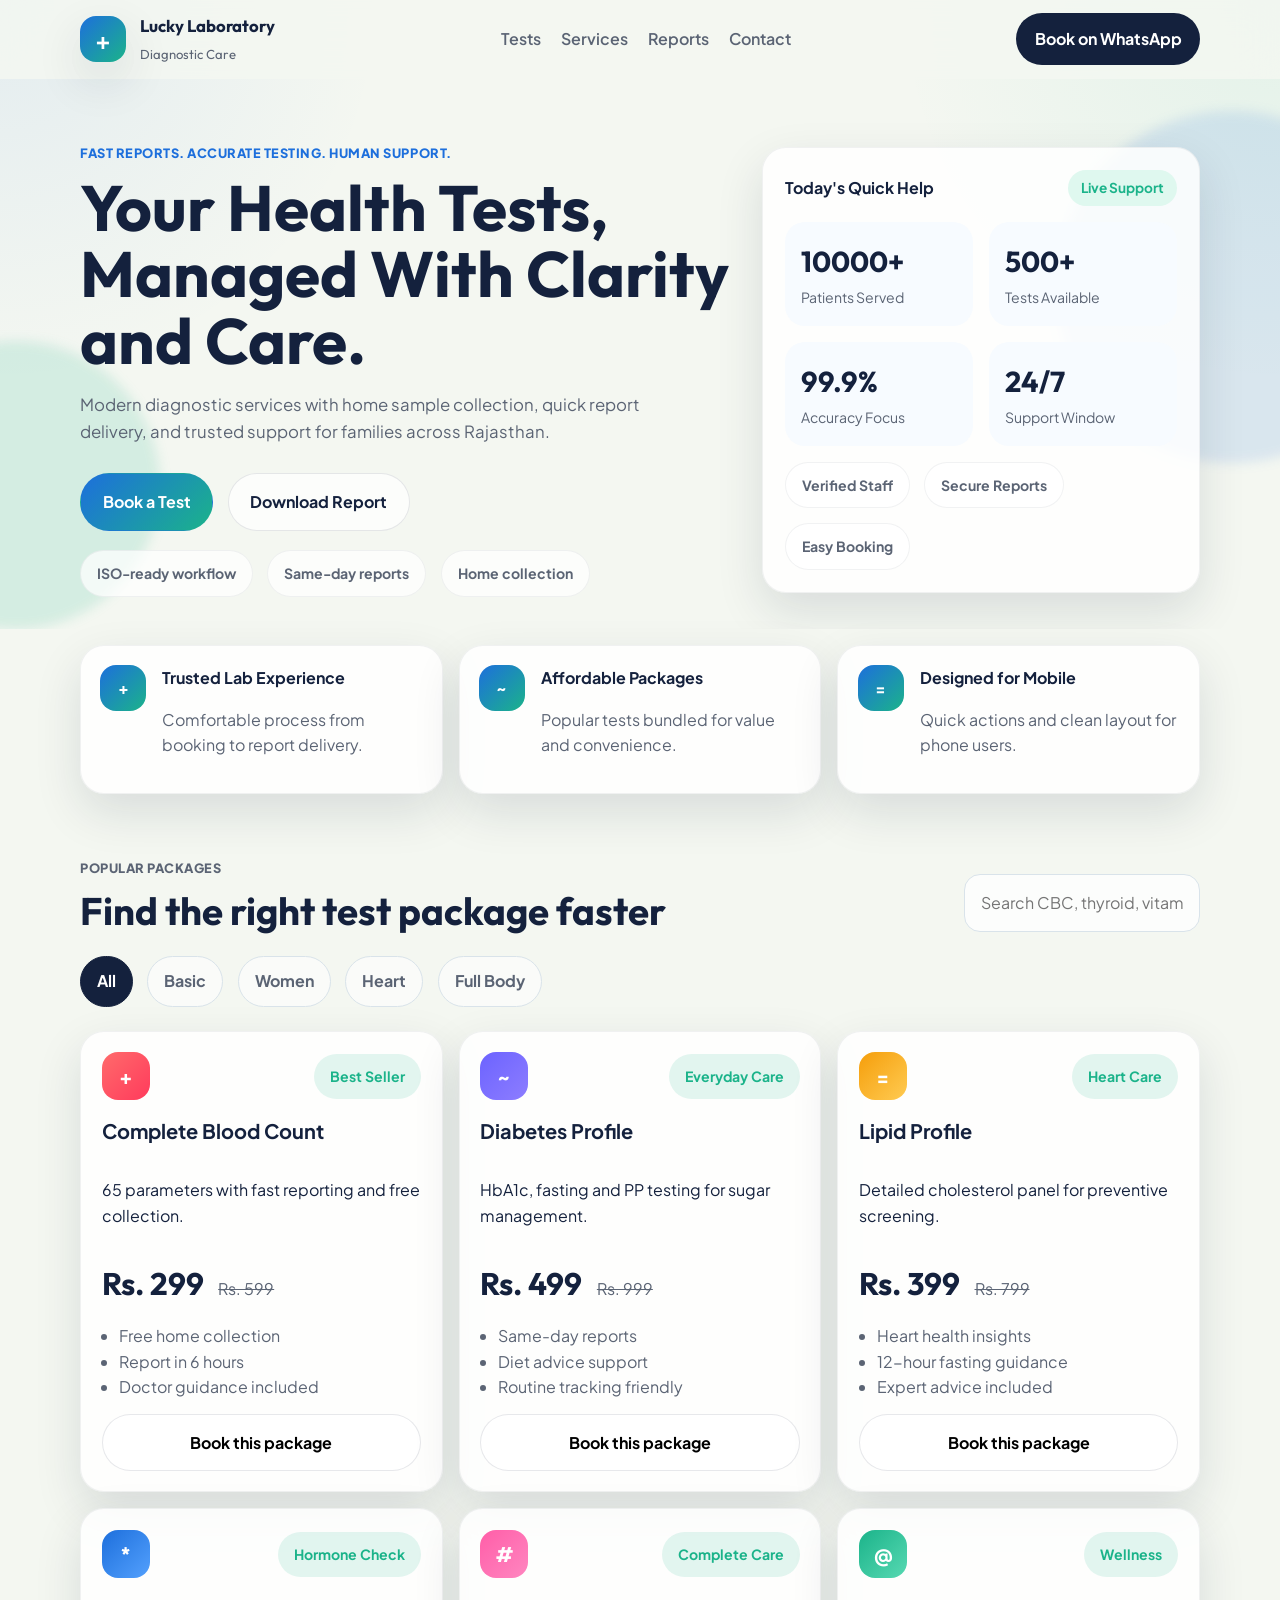
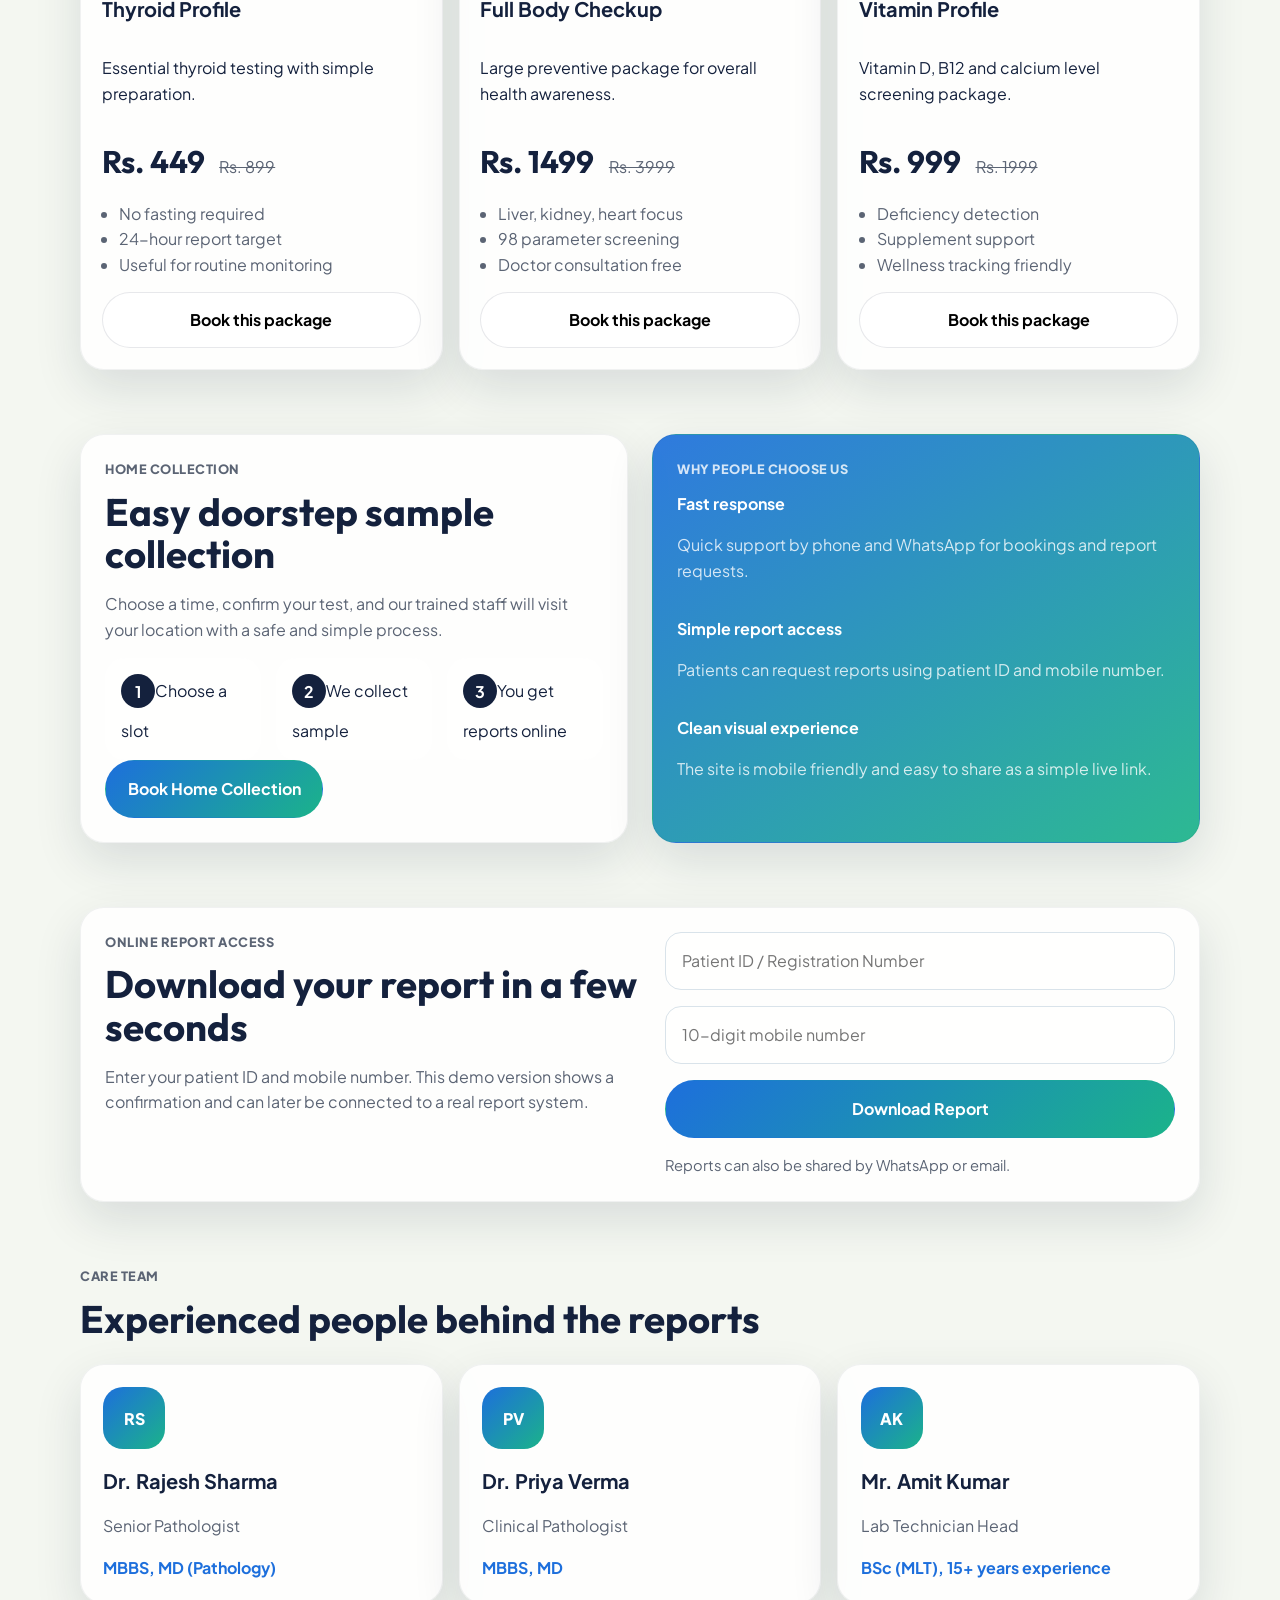
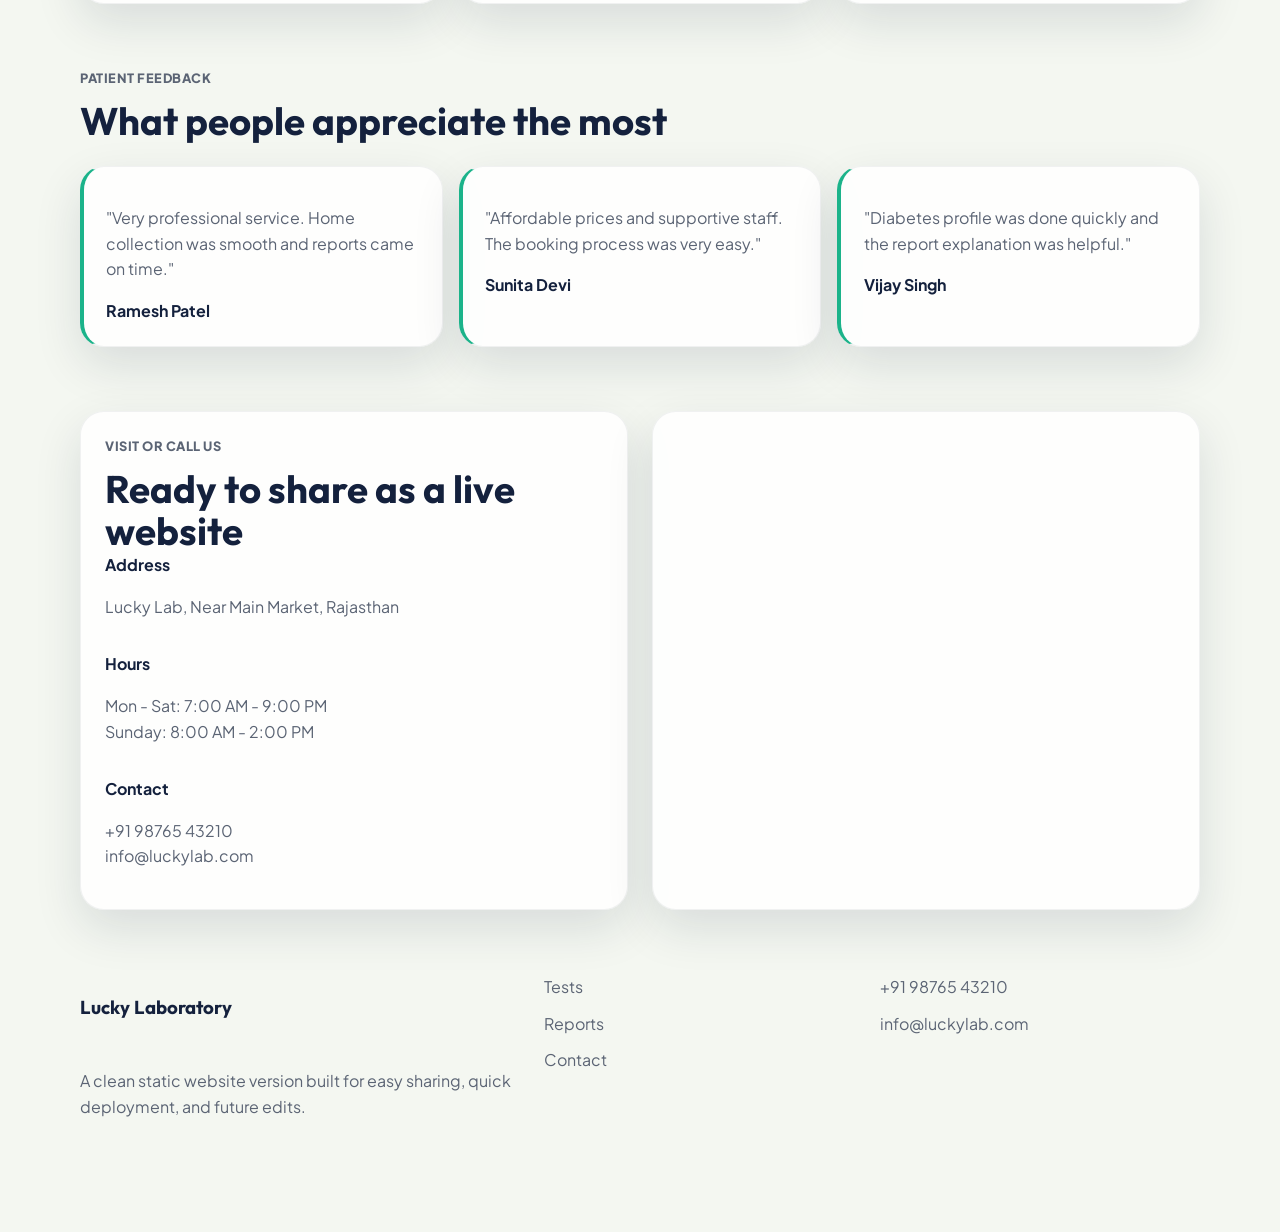
==== index.html @ da651068 "Add files via upload" ====
<!DOCTYPE html>
<html lang="en">
<head>
    <meta charset="UTF-8">
    <meta name="viewport" content="width=device-width, initial-scale=1.0">
    <title>Lucky Laboratory | Trusted Diagnostic Center</title>
    <meta name="description" content="Trusted diagnostic center for blood tests, full body checkups, health packages, and home sample collection.">
    <link rel="preconnect" href="https://fonts.googleapis.com">
    <link rel="preconnect" href="https://fonts.gstatic.com" crossorigin>
    <link href="https://fonts.googleapis.com/css2?family=Outfit:wght@400;500;600;700;800&family=Plus+Jakarta+Sans:wght@400;500;600;700&display=swap" rel="stylesheet">
    <link rel="stylesheet" href="style.css">
</head>
<body>
    <header class="site-header" id="siteHeader">
        <nav class="nav shell">
            <a class="brand" href="#top" aria-label="Lucky Laboratory home">
                <span class="brand-mark">+</span>
                <span>
                    <strong>Lucky Laboratory</strong>
                    <small>Diagnostic Care</small>
                </span>
            </a>
            <button class="menu-toggle" id="menuToggle" aria-expanded="false" aria-controls="mobileMenu">
                <span></span>
                <span></span>
                <span></span>
            </button>
            <div class="nav-links">
                <a href="#tests">Tests</a>
                <a href="#services">Services</a>
                <a href="#reports">Reports</a>
                <a href="#contact">Contact</a>
            </div>
            <a class="nav-cta" href="https://wa.me/919876543210?text=Hello!%20I%20want%20to%20book%20a%20test%20at%20Lucky%20Laboratory" target="_blank" rel="noreferrer">Book on WhatsApp</a>
        </nav>
        <div class="mobile-menu" id="mobileMenu">
            <a href="#tests">Tests</a>
            <a href="#services">Services</a>
            <a href="#reports">Reports</a>
            <a href="#contact">Contact</a>
        </div>
    </header>

    <main id="top">
        <section class="hero">
            <div class="hero-bg hero-bg-one"></div>
            <div class="hero-bg hero-bg-two"></div>
            <div class="shell hero-grid">
                <div class="hero-copy reveal">
                    <p class="eyebrow">Fast reports. Accurate testing. Human support.</p>
                    <h1>Your Health Tests, Managed With Clarity and Care.</h1>
                    <p class="hero-text">
                        Modern diagnostic services with home sample collection, quick report delivery,
                        and trusted support for families across Rajasthan.
                    </p>
                    <div class="hero-actions">
                        <a class="btn btn-primary" href="https://wa.me/919876543210?text=Hello!%20I%20want%20to%20book%20a%20test%20at%20Lucky%20Laboratory" target="_blank" rel="noreferrer">Book a Test</a>
                        <a class="btn btn-secondary" href="#reports">Download Report</a>
                    </div>
                    <div class="hero-badges">
                        <span>ISO-ready workflow</span>
                        <span>Same-day reports</span>
                        <span>Home collection</span>
                    </div>
                </div>
                <aside class="hero-panel reveal">
                    <div class="hero-card">
                        <div class="hero-card-top">
                            <p>Today's Quick Help</p>
                            <span>Live Support</span>
                        </div>
                        <div class="mini-grid">
                            <article>
                                <strong data-count="10000">0</strong>
                                <span>Patients Served</span>
                            </article>
                            <article>
                                <strong data-count="500">0</strong>
                                <span>Tests Available</span>
                            </article>
                            <article>
                                <strong data-count="99">0</strong>
                                <span>Accuracy Focus</span>
                            </article>
                            <article>
                                <strong data-count="24">0</strong>
                                <span>Support Window</span>
                            </article>
                        </div>
                        <div class="trust-strip">
                            <span>Verified Staff</span>
                            <span>Secure Reports</span>
                            <span>Easy Booking</span>
                        </div>
                    </div>
                </aside>
            </div>
        </section>

        <section class="shell stats-row reveal">
            <article class="stat-pill">
                <span class="stat-icon">+</span>
                <div>
                    <strong>Trusted Lab Experience</strong>
                    <p>Comfortable process from booking to report delivery.</p>
                </div>
            </article>
            <article class="stat-pill">
                <span class="stat-icon">~</span>
                <div>
                    <strong>Affordable Packages</strong>
                    <p>Popular tests bundled for value and convenience.</p>
                </div>
            </article>
            <article class="stat-pill">
                <span class="stat-icon">=</span>
                <div>
                    <strong>Designed for Mobile</strong>
                    <p>Quick actions and clean layout for phone users.</p>
                </div>
            </article>
        </section>

        <section class="shell section" id="tests">
            <div class="section-heading reveal">
                <div>
                    <p class="eyebrow">Popular packages</p>
                    <h2>Find the right test package faster</h2>
                </div>
                <div class="search-box">
                    <label class="sr-only" for="testSearch">Search tests</label>
                    <input id="testSearch" type="text" placeholder="Search CBC, thyroid, vitamin...">
                </div>
            </div>
            <div class="filter-chips reveal">
                <button class="chip active" data-filter="all">All</button>
                <button class="chip" data-filter="basic">Basic</button>
                <button class="chip" data-filter="women">Women</button>
                <button class="chip" data-filter="heart">Heart</button>
                <button class="chip" data-filter="full">Full Body</button>
            </div>
            <div class="tests-grid">
                <article class="test-card reveal" data-category="basic" data-name="Complete Blood Count CBC">
                    <div class="card-top">
                        <span class="test-shape red">+</span>
                        <span class="tag">Best Seller</span>
                    </div>
                    <h3>Complete Blood Count</h3>
                    <p>65 parameters with fast reporting and free collection.</p>
                    <div class="price-row">
                        <strong>Rs. 299</strong>
                        <span>Rs. 599</span>
                    </div>
                    <ul>
                        <li>Free home collection</li>
                        <li>Report in 6 hours</li>
                        <li>Doctor guidance included</li>
                    </ul>
                    <button class="btn-inline" data-book="CBC Test">Book this package</button>
                </article>
                <article class="test-card reveal" data-category="basic" data-name="Diabetes Profile Sugar HbA1c">
                    <div class="card-top">
                        <span class="test-shape violet">~</span>
                        <span class="tag">Everyday Care</span>
                    </div>
                    <h3>Diabetes Profile</h3>
                    <p>HbA1c, fasting and PP testing for sugar management.</p>
                    <div class="price-row">
                        <strong>Rs. 499</strong>
                        <span>Rs. 999</span>
                    </div>
                    <ul>
                        <li>Same-day reports</li>
                        <li>Diet advice support</li>
                        <li>Routine tracking friendly</li>
                    </ul>
                    <button class="btn-inline" data-book="Diabetes Profile">Book this package</button>
                </article>
                <article class="test-card reveal" data-category="heart" data-name="Lipid Profile Cholesterol Heart">
                    <div class="card-top">
                        <span class="test-shape amber">=</span>
                        <span class="tag">Heart Care</span>
                    </div>
                    <h3>Lipid Profile</h3>
                    <p>Detailed cholesterol panel for preventive screening.</p>
                    <div class="price-row">
                        <strong>Rs. 399</strong>
                        <span>Rs. 799</span>
                    </div>
                    <ul>
                        <li>Heart health insights</li>
                        <li>12-hour fasting guidance</li>
                        <li>Expert advice included</li>
                    </ul>
                    <button class="btn-inline" data-book="Lipid Profile">Book this package</button>
                </article>
                <article class="test-card reveal" data-category="women" data-name="Thyroid Profile T3 T4 TSH">
                    <div class="card-top">
                        <span class="test-shape blue">*</span>
                        <span class="tag">Hormone Check</span>
                    </div>
                    <h3>Thyroid Profile</h3>
                    <p>Essential thyroid testing with simple preparation.</p>
                    <div class="price-row">
                        <strong>Rs. 449</strong>
                        <span>Rs. 899</span>
                    </div>
                    <ul>
                        <li>No fasting required</li>
                        <li>24-hour report target</li>
                        <li>Useful for routine monitoring</li>
                    </ul>
                    <button class="btn-inline" data-book="Thyroid Profile">Book this package</button>
                </article>
                <article class="test-card reveal" data-category="full" data-name="Full Body Checkup Complete Screening">
                    <div class="card-top">
                        <span class="test-shape pink">#</span>
                        <span class="tag">Complete Care</span>
                    </div>
                    <h3>Full Body Checkup</h3>
                    <p>Large preventive package for overall health awareness.</p>
                    <div class="price-row">
                        <strong>Rs. 1499</strong>
                        <span>Rs. 3999</span>
                    </div>
                    <ul>
                        <li>Liver, kidney, heart focus</li>
                        <li>98 parameter screening</li>
                        <li>Doctor consultation free</li>
                    </ul>
                    <button class="btn-inline" data-book="Full Body Checkup">Book this package</button>
                </article>
                <article class="test-card reveal" data-category="women" data-name="Vitamin Profile D B12 Calcium">
                    <div class="card-top">
                        <span class="test-shape green">@</span>
                        <span class="tag">Wellness</span>
                    </div>
                    <h3>Vitamin Profile</h3>
                    <p>Vitamin D, B12 and calcium level screening package.</p>
                    <div class="price-row">
                        <strong>Rs. 999</strong>
                        <span>Rs. 1999</span>
                    </div>
                    <ul>
                        <li>Deficiency detection</li>
                        <li>Supplement support</li>
                        <li>Wellness tracking friendly</li>
                    </ul>
                    <button class="btn-inline" data-book="Vitamin Profile">Book this package</button>
                </article>
            </div>
        </section>

        <section class="shell section services-grid" id="services">
            <article class="service-panel reveal">
                <p class="eyebrow">Home collection</p>
                <h2>Easy doorstep sample collection</h2>
                <p>Choose a time, confirm your test, and our trained staff will visit your location with a safe and simple process.</p>
                <div class="timeline">
                    <div><strong>1</strong><span>Choose a slot</span></div>
                    <div><strong>2</strong><span>We collect sample</span></div>
                    <div><strong>3</strong><span>You get reports online</span></div>
                </div>
                <button class="btn btn-primary" id="homeCollectionBtn">Book Home Collection</button>
            </article>
            <article class="service-panel highlight reveal">
                <p class="eyebrow">Why people choose us</p>
                <div class="service-list">
                    <div>
                        <strong>Fast response</strong>
                        <p>Quick support by phone and WhatsApp for bookings and report requests.</p>
                    </div>
                    <div>
                        <strong>Simple report access</strong>
                        <p>Patients can request reports using patient ID and mobile number.</p>
                    </div>
                    <div>
                        <strong>Clean visual experience</strong>
                        <p>The site is mobile friendly and easy to share as a simple live link.</p>
                    </div>
                </div>
            </article>
        </section>

        <section class="shell section" id="reports">
            <div class="report-box reveal">
                <div>
                    <p class="eyebrow">Online report access</p>
                    <h2>Download your report in a few seconds</h2>
                    <p>Enter your patient ID and mobile number. This demo version shows a confirmation and can later be connected to a real report system.</p>
                </div>
                <form class="report-form" id="reportForm">
                    <input id="patientId" type="text" placeholder="Patient ID / Registration Number" required>
                    <input id="mobileNumber" type="tel" placeholder="10-digit mobile number" required>
                    <button class="btn btn-primary" type="submit" id="downloadBtn">Download Report</button>
                    <p class="form-note" id="formNote">Reports can also be shared by WhatsApp or email.</p>
                </form>
            </div>
        </section>

        <section class="shell section">
            <div class="section-heading reveal">
                <div>
                    <p class="eyebrow">Care team</p>
                    <h2>Experienced people behind the reports</h2>
                </div>
            </div>
            <div class="team-grid">
                <article class="team-card reveal">
                    <div class="avatar">RS</div>
                    <h3>Dr. Rajesh Sharma</h3>
                    <p>Senior Pathologist</p>
                    <span>MBBS, MD (Pathology)</span>
                </article>
                <article class="team-card reveal">
                    <div class="avatar">PV</div>
                    <h3>Dr. Priya Verma</h3>
                    <p>Clinical Pathologist</p>
                    <span>MBBS, MD</span>
                </article>
                <article class="team-card reveal">
                    <div class="avatar">AK</div>
                    <h3>Mr. Amit Kumar</h3>
                    <p>Lab Technician Head</p>
                    <span>BSc (MLT), 15+ years experience</span>
                </article>
            </div>
        </section>

        <section class="shell section testimonials-wrap">
            <div class="section-heading reveal">
                <div>
                    <p class="eyebrow">Patient feedback</p>
                    <h2>What people appreciate the most</h2>
                </div>
            </div>
            <div class="testimonials-grid">
                <article class="testimonial reveal active">
                    <p>"Very professional service. Home collection was smooth and reports came on time."</p>
                    <strong>Ramesh Patel</strong>
                </article>
                <article class="testimonial reveal">
                    <p>"Affordable prices and supportive staff. The booking process was very easy."</p>
                    <strong>Sunita Devi</strong>
                </article>
                <article class="testimonial reveal">
                    <p>"Diabetes profile was done quickly and the report explanation was helpful."</p>
                    <strong>Vijay Singh</strong>
                </article>
            </div>
        </section>

        <section class="shell section contact-grid" id="contact">
            <article class="contact-card reveal">
                <p class="eyebrow">Visit or call us</p>
                <h2>Ready to share as a live website</h2>
                <div class="contact-list">
                    <div>
                        <strong>Address</strong>
                        <p>Lucky Lab, Near Main Market, Rajasthan</p>
                    </div>
                    <div>
                        <strong>Hours</strong>
                        <p>Mon - Sat: 7:00 AM - 9:00 PM<br>Sunday: 8:00 AM - 2:00 PM</p>
                    </div>
                    <div>
                        <strong>Contact</strong>
                        <p><a href="tel:+919876543210">+91 98765 43210</a><br><a href="mailto:info@luckylab.com">info@luckylab.com</a></p>
                    </div>
                </div>
            </article>
            <article class="contact-card map-card reveal">
                <iframe
                    title="Lucky Laboratory location"
                    src="https://www.google.com/maps/embed?pb=!1m18!1m12!1m3!1d3561.234567890123!2d71.3971271!3d25.750703!2m3!1f0!2f0!3f0!1i1024!2i768!4f13.1!3m3!1m2!1s0x39443ab07e4fb245%3A0xcd12988295e26147!2sLucky%20Lab!5e0!3m2!1sen!2sin!4v1234567890123!5m2!1sen!2sin"
                    loading="lazy"
                    referrerpolicy="no-referrer-when-downgrade"></iframe>
            </article>
        </section>
    </main>

    <div class="sticky-actions">
        <a href="tel:+919876543210">Call</a>
        <a href="https://wa.me/919876543210?text=Hello!%20I%20want%20to%20book%20a%20test%20at%20Lucky%20Laboratory" target="_blank" rel="noreferrer">WhatsApp</a>
    </div>

    <footer class="site-footer">
        <div class="shell footer-grid">
            <div>
                <h3>Lucky Laboratory</h3>
                <p>A clean static website version built for easy sharing, quick deployment, and future edits.</p>
            </div>
            <div>
                <a href="#tests">Tests</a>
                <a href="#reports">Reports</a>
                <a href="#contact">Contact</a>
            </div>
            <div>
                <a href="tel:+919876543210">+91 98765 43210</a>
                <a href="mailto:info@luckylab.com">info@luckylab.com</a>
            </div>
        </div>
    </footer>

    <script src="script.js"></script>
</body>
</html>
---- style.css ----
:root {
    --bg: #f4f7f1;
    --surface: #ffffff;
    --surface-2: #f7fbff;
    --text: #14213d;
    --muted: #5b6474;
    --line: #d9e3ea;
    --primary: #1d6fdc;
    --primary-dark: #0f4ea6;
    --accent: #1bb38a;
    --accent-soft: #dff8ef;
    --shadow: 0 18px 48px rgba(20, 33, 61, 0.12);
    --radius: 24px;
}

* { box-sizing: border-box; }
html { scroll-behavior: smooth; }

body {
    margin: 0;
    font-family: "Plus Jakarta Sans", sans-serif;
    color: var(--text);
    background:
        radial-gradient(circle at top left, rgba(29, 111, 220, 0.08), transparent 24rem),
        radial-gradient(circle at top right, rgba(27, 179, 138, 0.08), transparent 24rem),
        var(--bg);
    line-height: 1.6;
}

a { color: inherit; text-decoration: none; }
button, input { font: inherit; }

.shell {
    width: min(1120px, calc(100% - 2rem));
    margin: 0 auto;
}

.sr-only {
    position: absolute;
    width: 1px;
    height: 1px;
    padding: 0;
    margin: -1px;
    overflow: hidden;
    clip: rect(0, 0, 0, 0);
    white-space: nowrap;
    border: 0;
}

.site-header {
    position: sticky;
    top: 0;
    z-index: 1000;
    background: rgba(244, 247, 241, 0.85);
    backdrop-filter: blur(18px);
    border-bottom: 1px solid transparent;
    transition: border-color 0.25s ease, box-shadow 0.25s ease;
}

.site-header.scrolled {
    border-color: rgba(20, 33, 61, 0.08);
    box-shadow: 0 12px 30px rgba(20, 33, 61, 0.06);
}

.nav {
    display: flex;
    align-items: center;
    justify-content: space-between;
    gap: 1rem;
    min-height: 78px;
}

.brand {
    display: flex;
    align-items: center;
    gap: 0.9rem;
}

.brand-mark {
    width: 46px;
    height: 46px;
    display: grid;
    place-items: center;
    border-radius: 16px;
    background: linear-gradient(135deg, var(--primary), var(--accent));
    color: #fff;
    font-size: 1.5rem;
    font-weight: 700;
    box-shadow: var(--shadow);
}

.brand strong,
.brand small,
.hero h1,
.section-heading h2,
.service-panel h2,
.contact-card h2,
.report-box h2,
.site-footer h3 {
    font-family: "Outfit", sans-serif;
}

.brand strong { display: block; font-size: 1.05rem; }
.brand small { color: var(--muted); font-size: 0.82rem; }

.nav-links,
.site-footer a,
.footer-grid { display: flex; }

.nav-links { gap: 1.25rem; }
.nav-links a { color: var(--muted); font-weight: 600; }
.nav-links a:hover, .site-footer a:hover { color: var(--primary); }

.nav-cta, .btn, .btn-inline, .sticky-actions a {
    border-radius: 999px;
    transition: transform 0.2s ease, background 0.2s ease, color 0.2s ease, border-color 0.2s ease;
}

.nav-cta {
    padding: 0.85rem 1.15rem;
    background: var(--text);
    color: #fff;
    font-weight: 700;
}

.nav-cta:hover, .btn:hover, .btn-inline:hover, .sticky-actions a:hover { transform: translateY(-1px); }

.menu-toggle, .mobile-menu { display: none; }

.hero {
    position: relative;
    padding: 4rem 0 2rem;
    overflow: hidden;
}

.hero-bg {
    position: absolute;
    border-radius: 50%;
    filter: blur(6px);
    pointer-events: none;
}

.hero-bg-one {
    top: 2rem;
    right: -8rem;
    width: 22rem;
    height: 22rem;
    background: rgba(29, 111, 220, 0.12);
}

.hero-bg-two {
    bottom: 0;
    left: -8rem;
    width: 18rem;
    height: 18rem;
    background: rgba(27, 179, 138, 0.14);
}

.hero-grid, .services-grid, .contact-grid, .footer-grid {
    display: grid;
    gap: 1.5rem;
}

.hero-grid {
    grid-template-columns: 1.2fr 0.8fr;
    align-items: center;
}

.eyebrow {
    margin: 0 0 0.7rem;
    color: var(--primary);
    font-weight: 800;
    letter-spacing: 0.04em;
    text-transform: uppercase;
    font-size: 0.8rem;
}

.hero h1 {
    margin: 0;
    font-size: clamp(2.5rem, 5vw, 4.6rem);
    line-height: 1.04;
}

.hero-text,
.section-heading p,
.service-panel p,
.contact-card p,
.report-box p,
.team-card p,
.testimonial p,
.stat-pill p { color: var(--muted); }

.hero-text {
    max-width: 38rem;
    margin: 1.1rem 0 0;
    font-size: 1.05rem;
}

.hero-actions, .hero-badges, .filter-chips, .price-row, .card-top, .timeline, .trust-strip {
    display: flex;
    flex-wrap: wrap;
    gap: 0.9rem;
}

.hero-actions { margin: 1.7rem 0 1.2rem; }

.btn {
    padding: 0.95rem 1.35rem;
    border: 1px solid transparent;
    cursor: pointer;
    font-weight: 700;
}

.btn-primary {
    background: linear-gradient(135deg, var(--primary), var(--accent));
    color: #fff;
}

.btn-secondary {
    background: rgba(255, 255, 255, 0.7);
    color: var(--text);
    border-color: rgba(20, 33, 61, 0.1);
}

.hero-badges span, .tag, .trust-strip span {
    padding: 0.7rem 1rem;
    border-radius: 999px;
    background: rgba(255, 255, 255, 0.72);
    border: 1px solid rgba(20, 33, 61, 0.06);
    color: var(--muted);
    font-weight: 700;
    font-size: 0.88rem;
}

.hero-card,
.stat-pill,
.test-card,
.service-panel,
.report-box,
.team-card,
.testimonial,
.contact-card {
    background: rgba(255, 255, 255, 0.84);
    border: 1px solid rgba(20, 33, 61, 0.06);
    border-radius: var(--radius);
    box-shadow: var(--shadow);
}

.hero-card { padding: 1.4rem; }

.hero-card-top, .section-heading, .report-box, .contact-list, .service-list {
    display: flex;
}

.hero-card-top {
    justify-content: space-between;
    align-items: center;
    gap: 1rem;
    margin-bottom: 1rem;
}

.hero-card-top p { margin: 0; font-weight: 700; }

.hero-card-top span {
    padding: 0.45rem 0.8rem;
    background: var(--accent-soft);
    border-radius: 999px;
    color: var(--accent);
    font-size: 0.85rem;
    font-weight: 700;
}

.mini-grid, .tests-grid, .team-grid, .testimonials-grid {
    display: grid;
    gap: 1rem;
}

.mini-grid { grid-template-columns: repeat(2, 1fr); }

.mini-grid article {
    padding: 1rem;
    border-radius: 20px;
    background: var(--surface-2);
}

.mini-grid strong {
    display: block;
    font-family: "Outfit", sans-serif;
    font-size: 1.8rem;
}

.mini-grid span { color: var(--muted); font-size: 0.88rem; }
.trust-strip { margin-top: 1rem; }

.stats-row {
    display: grid;
    grid-template-columns: repeat(3, 1fr);
    gap: 1rem;
    margin: 1rem auto 0;
}

.stat-pill {
    display: flex;
    gap: 1rem;
    padding: 1.2rem;
}

.stat-icon {
    width: 46px;
    height: 46px;
    display: grid;
    place-items: center;
    border-radius: 16px;
    background: linear-gradient(135deg, var(--primary), var(--accent));
    color: #fff;
    font-weight: 800;
    flex-shrink: 0;
}

.section { padding: 4rem 0 0; }

.section-heading {
    justify-content: space-between;
    align-items: end;
    gap: 1rem;
    margin-bottom: 1.5rem;
}

.section-heading h2, .service-panel h2, .contact-card h2, .report-box h2 {
    margin: 0;
    font-size: clamp(1.9rem, 3vw, 2.7rem);
    line-height: 1.1;
}

.search-box input, .report-form input {
    width: 100%;
    padding: 0.95rem 1rem;
    border-radius: 16px;
    border: 1px solid var(--line);
    background: rgba(255, 255, 255, 0.78);
    outline: none;
}

.search-box input:focus, .report-form input:focus {
    border-color: var(--primary);
    box-shadow: 0 0 0 4px rgba(29, 111, 220, 0.12);
}

.filter-chips { margin-bottom: 1.5rem; }

.chip {
    padding: 0.72rem 1rem;
    border-radius: 999px;
    border: 1px solid var(--line);
    background: rgba(255, 255, 255, 0.6);
    color: var(--muted);
    cursor: pointer;
    font-weight: 700;
}

.chip.active {
    background: var(--text);
    color: #fff;
    border-color: var(--text);
}

.tests-grid { grid-template-columns: repeat(3, 1fr); }

.test-card {
    padding: 1.3rem;
    display: flex;
    flex-direction: column;
    gap: 0.9rem;
}

.test-card.hidden { display: none; }
.test-card h3, .team-card h3 { margin: 0; font-size: 1.25rem; }

.card-top {
    justify-content: space-between;
    align-items: center;
}

.test-shape {
    width: 48px;
    height: 48px;
    display: grid;
    place-items: center;
    border-radius: 16px;
    color: #fff;
    font-size: 1.25rem;
    font-weight: 800;
}

.red { background: linear-gradient(135deg, #ff6b6b, #ff3b5c); }
.violet { background: linear-gradient(135deg, #6c63ff, #8d7dff); }
.amber { background: linear-gradient(135deg, #f59e0b, #ffcb52); }
.blue { background: linear-gradient(135deg, #1d6fdc, #53a0fd); }
.pink { background: linear-gradient(135deg, #ff5ea8, #ff86c0); }
.green { background: linear-gradient(135deg, #1bb38a, #57d9b2); }

.tag {
    background: rgba(27, 179, 138, 0.12);
    color: var(--accent);
    border: 0;
}

.price-row { align-items: baseline; }
.price-row strong { font-family: "Outfit", sans-serif; font-size: 1.95rem; }
.price-row span { color: var(--muted); text-decoration: line-through; }

.test-card ul {
    margin: 0;
    padding-left: 1.1rem;
    color: var(--muted);
}

.btn-inline {
    margin-top: auto;
    padding: 0.9rem 1rem;
    border: 1px solid rgba(20, 33, 61, 0.1);
    background: #fff;
    font-weight: 700;
    cursor: pointer;
}

.services-grid, .contact-grid { grid-template-columns: repeat(2, 1fr); }
.service-panel, .contact-card { padding: 1.5rem; }

.service-panel.highlight {
    background: linear-gradient(145deg, rgba(29, 111, 220, 0.92), rgba(27, 179, 138, 0.92));
    color: #fff;
}

.service-panel.highlight p, .service-panel.highlight .eyebrow { color: rgba(255, 255, 255, 0.8); }

.timeline div {
    flex: 1;
    min-width: 120px;
    padding: 1rem;
    border-radius: 20px;
    background: rgba(255, 255, 255, 0.78);
}

.timeline strong {
    display: inline-grid;
    place-items: center;
    width: 34px;
    height: 34px;
    margin-bottom: 0.6rem;
    border-radius: 50%;
    background: var(--text);
    color: #fff;
}

.service-list, .contact-list {
    flex-direction: column;
    gap: 1rem;
}

.report-box {
    padding: 1.5rem;
    display: grid;
    grid-template-columns: 1fr 0.95fr;
    gap: 1.5rem;
}

.report-form {
    display: grid;
    gap: 1rem;
    align-content: start;
}

.form-note { margin: 0; font-size: 0.92rem; }

.team-grid, .testimonials-grid { grid-template-columns: repeat(3, 1fr); }
.team-card, .testimonial { padding: 1.4rem; }

.avatar {
    width: 62px;
    height: 62px;
    display: grid;
    place-items: center;
    border-radius: 20px;
    background: linear-gradient(135deg, var(--primary), var(--accent));
    color: #fff;
    font-weight: 800;
    margin-bottom: 1rem;
}

.team-card span { color: var(--primary); font-weight: 700; }

.testimonial { border-left: 4px solid var(--accent); }
.testimonial.active { transform: translateY(-4px); }

.map-card { padding: 0; overflow: hidden; }

.map-card iframe {
    width: 100%;
    height: 100%;
    min-height: 320px;
    border: 0;
}

.sticky-actions { display: none; }

.site-footer { padding: 4rem 0 6rem; }

.footer-grid {
    grid-template-columns: 1.4fr 1fr 1fr;
    gap: 1rem;
    align-items: start;
}

.site-footer a, .site-footer p { color: var(--muted); }
.footer-grid div { display: grid; gap: 0.7rem; }

.reveal {
    opacity: 0;
    transform: translateY(24px);
    transition: opacity 0.7s ease, transform 0.7s ease;
}

.reveal.visible {
    opacity: 1;
    transform: translateY(0);
}

@media (max-width: 960px) {
    .nav-links, .nav-cta { display: none; }

    .menu-toggle {
        width: 48px;
        height: 48px;
        display: inline-flex;
        flex-direction: column;
        justify-content: center;
        gap: 5px;
        border: 1px solid rgba(20, 33, 61, 0.08);
        border-radius: 16px;
        background: rgba(255, 255, 255, 0.72);
        cursor: pointer;
    }

    .menu-toggle span {
        width: 20px;
        height: 2px;
        background: var(--text);
        margin: 0 auto;
        transition: transform 0.2s ease, opacity 0.2s ease;
    }

    .menu-toggle.open span:nth-child(1) { transform: translateY(7px) rotate(45deg); }
    .menu-toggle.open span:nth-child(2) { opacity: 0; }
    .menu-toggle.open span:nth-child(3) { transform: translateY(-7px) rotate(-45deg); }

    .mobile-menu {
        display: none;
        flex-direction: column;
        gap: 0.2rem;
        width: min(1120px, calc(100% - 2rem));
        margin: 0 auto 1rem;
        padding: 0.5rem;
        background: rgba(255, 255, 255, 0.92);
        border: 1px solid rgba(20, 33, 61, 0.06);
        border-radius: 24px;
        box-shadow: var(--shadow);
    }

    .mobile-menu.open { display: flex; }

    .mobile-menu a {
        padding: 0.9rem 1rem;
        border-radius: 16px;
        color: var(--muted);
        font-weight: 700;
    }

    .mobile-menu a:hover {
        background: var(--surface-2);
        color: var(--text);
    }

    .hero-grid, .stats-row, .tests-grid, .services-grid, .report-box, .team-grid, .testimonials-grid, .contact-grid, .footer-grid {
        grid-template-columns: 1fr;
    }

    .section-heading {
        align-items: start;
        flex-direction: column;
    }
}

@media (max-width: 720px) {
    .hero { padding-top: 2rem; }
    .shell { width: min(100% - 1.1rem, 1120px); }
    .hero h1 { font-size: 2.5rem; }

    .hero-card, .stat-pill, .test-card, .service-panel, .report-box, .team-card, .testimonial, .contact-card {
        border-radius: 22px;
    }

    .sticky-actions {
        position: fixed;
        left: 0;
        right: 0;
        bottom: 0;
        z-index: 999;
        display: grid;
        grid-template-columns: repeat(2, 1fr);
        gap: 0.75rem;
        padding: 0.85rem;
        background: rgba(244, 247, 241, 0.96);
        backdrop-filter: blur(16px);
        border-top: 1px solid rgba(20, 33, 61, 0.08);
    }

    .sticky-actions a {
        display: grid;
        place-items: center;
        padding: 0.95rem 1rem;
        font-weight: 800;
    }

    .sticky-actions a:first-child {
        background: var(--text);
        color: #fff;
    }

    .sticky-actions a:last-child {
        background: linear-gradient(135deg, var(--primary), var(--accent));
        color: #fff;
    }

    .site-footer { padding-bottom: 7rem; }
}
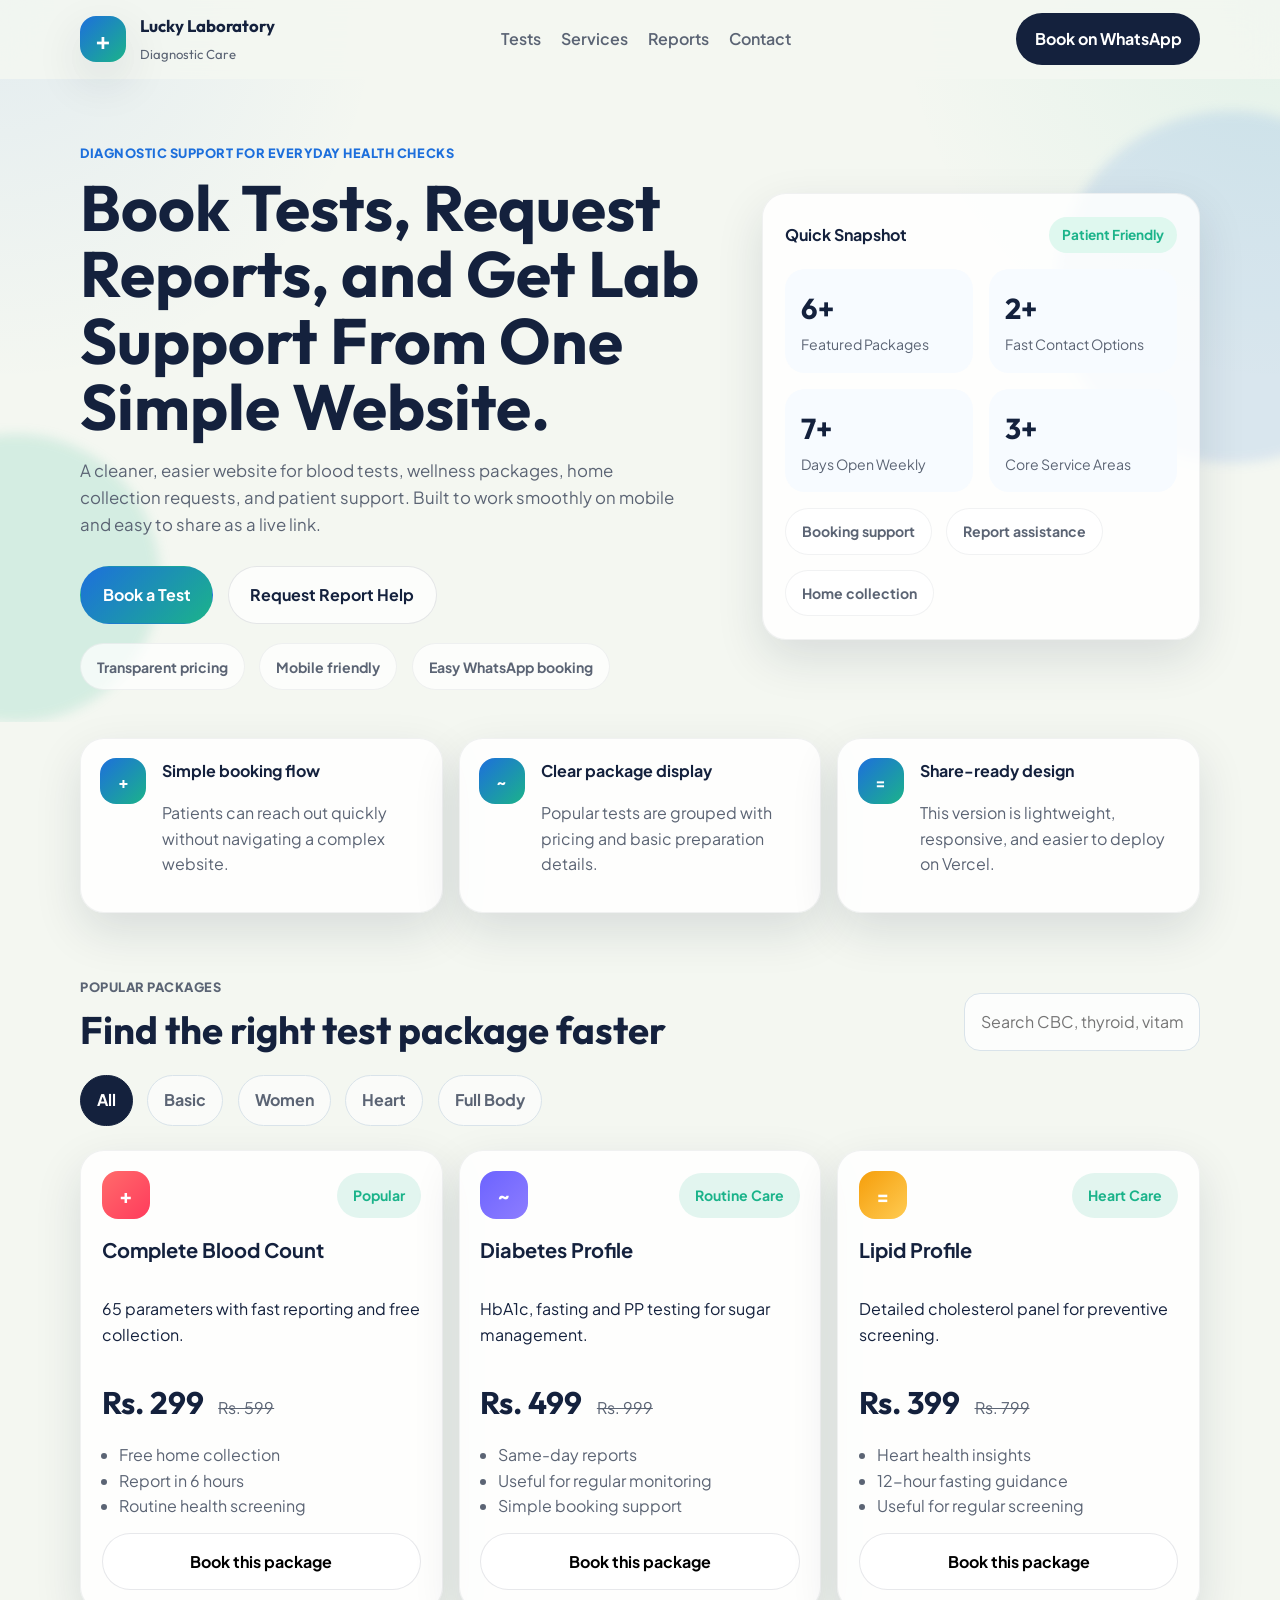
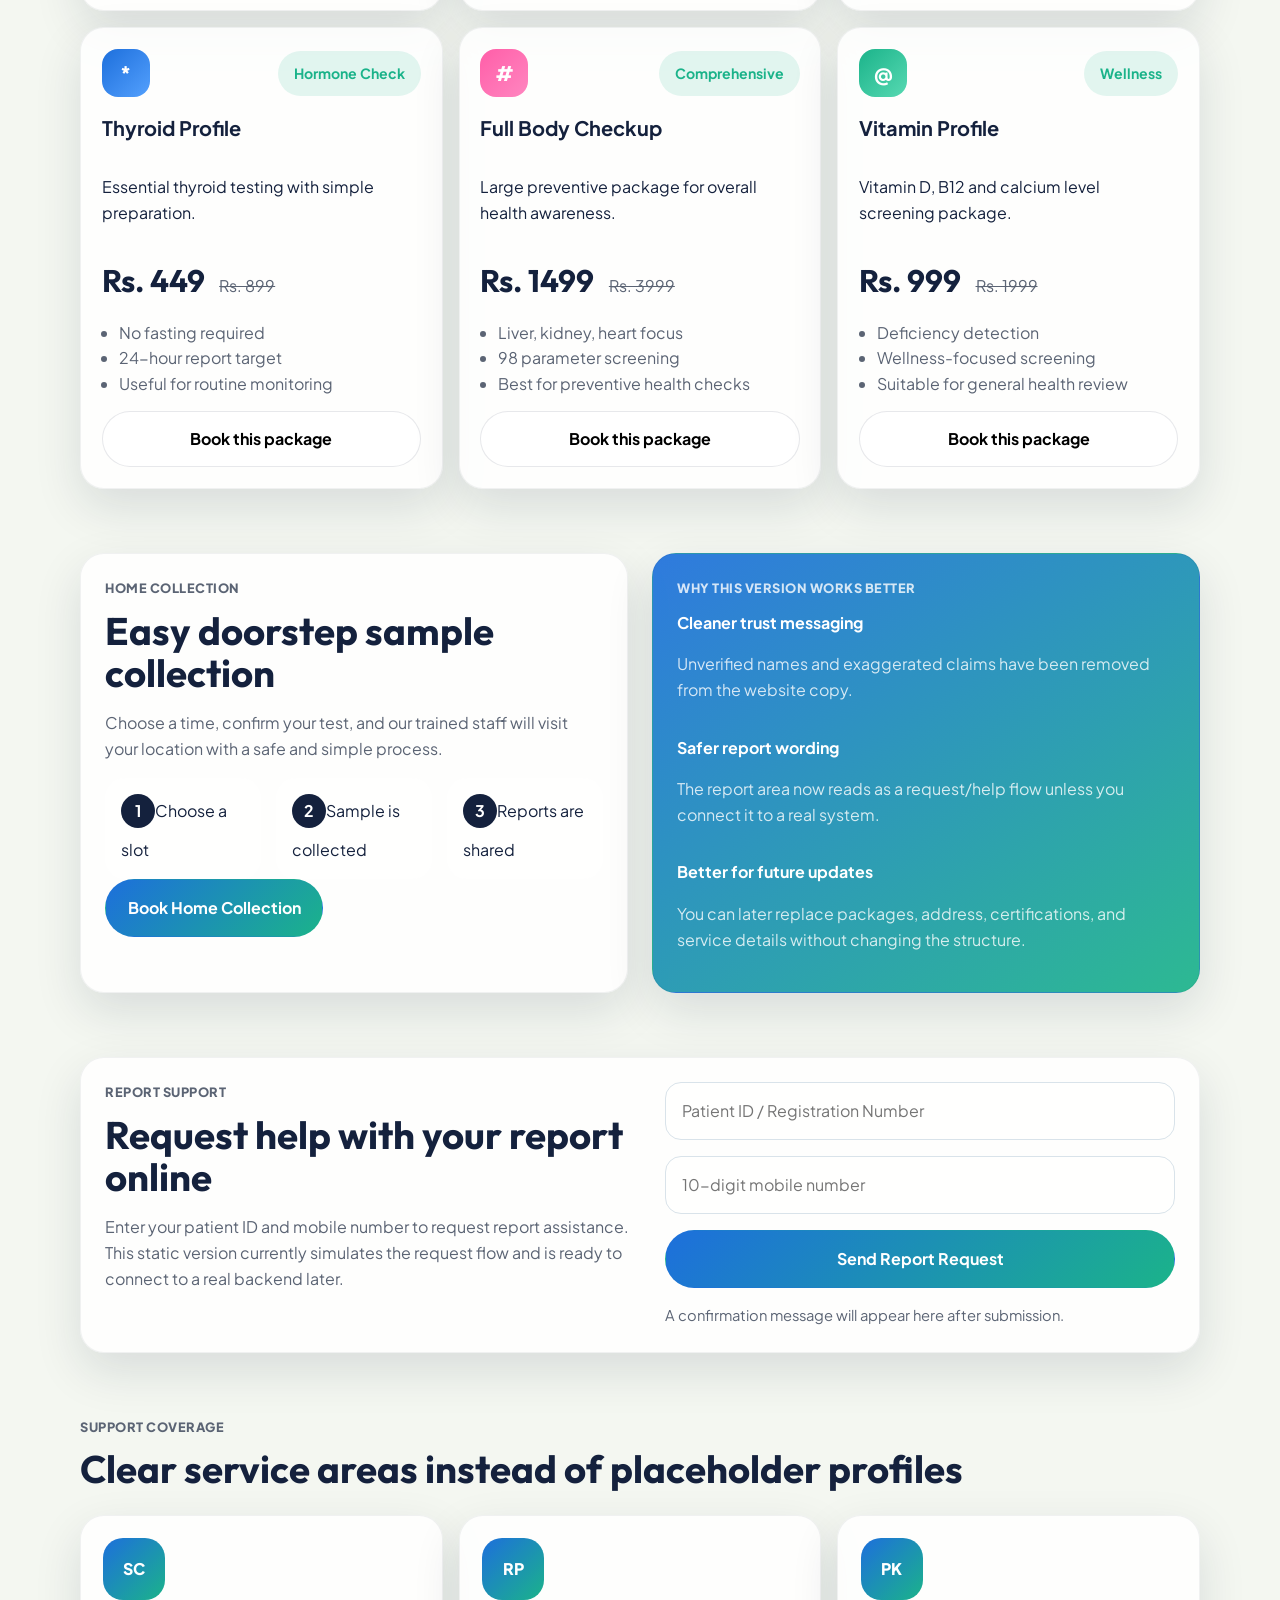
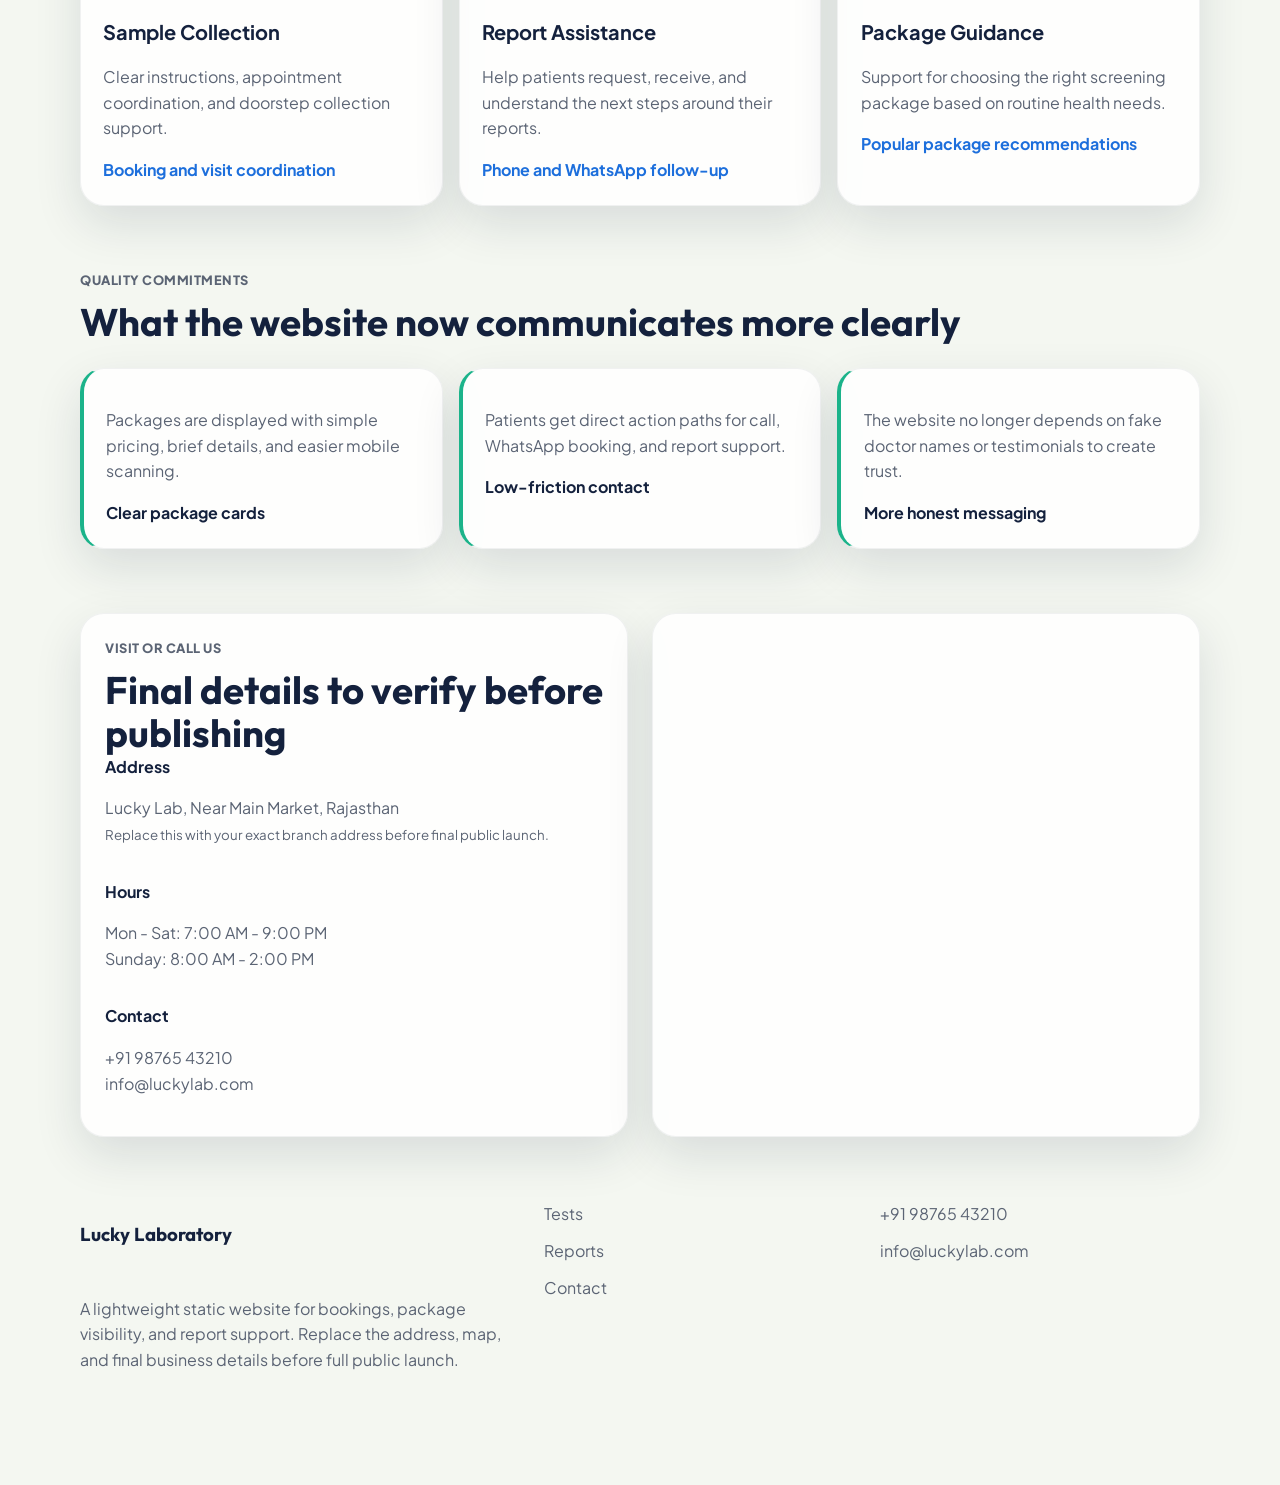
==== commit 8644b847: "Update index.html" ====
--- a/index.html
+++ b/index.html
@@ -1,407 +1,407 @@
-<!DOCTYPE html>
-<html lang="en">
-<head>
-    <meta charset="UTF-8">
-    <meta name="viewport" content="width=device-width, initial-scale=1.0">
-    <title>Lucky Laboratory | Trusted Diagnostic Center</title>
-    <meta name="description" content="Trusted diagnostic center for blood tests, full body checkups, health packages, and home sample collection.">
-    <link rel="preconnect" href="https://fonts.googleapis.com">
-    <link rel="preconnect" href="https://fonts.gstatic.com" crossorigin>
-    <link href="https://fonts.googleapis.com/css2?family=Outfit:wght@400;500;600;700;800&family=Plus+Jakarta+Sans:wght@400;500;600;700&display=swap" rel="stylesheet">
-    <link rel="stylesheet" href="style.css">
-</head>
-<body>
-    <header class="site-header" id="siteHeader">
-        <nav class="nav shell">
-            <a class="brand" href="#top" aria-label="Lucky Laboratory home">
-                <span class="brand-mark">+</span>
-                <span>
-                    <strong>Lucky Laboratory</strong>
-                    <small>Diagnostic Care</small>
-                </span>
-            </a>
-            <button class="menu-toggle" id="menuToggle" aria-expanded="false" aria-controls="mobileMenu">
-                <span></span>
-                <span></span>
-                <span></span>
-            </button>
-            <div class="nav-links">
-                <a href="#tests">Tests</a>
-                <a href="#services">Services</a>
-                <a href="#reports">Reports</a>
-                <a href="#contact">Contact</a>
-            </div>
-            <a class="nav-cta" href="https://wa.me/919876543210?text=Hello!%20I%20want%20to%20book%20a%20test%20at%20Lucky%20Laboratory" target="_blank" rel="noreferrer">Book on WhatsApp</a>
-        </nav>
-        <div class="mobile-menu" id="mobileMenu">
-            <a href="#tests">Tests</a>
-            <a href="#services">Services</a>
-            <a href="#reports">Reports</a>
-            <a href="#contact">Contact</a>
-        </div>
-    </header>
-
-    <main id="top">
-        <section class="hero">
-            <div class="hero-bg hero-bg-one"></div>
-            <div class="hero-bg hero-bg-two"></div>
-            <div class="shell hero-grid">
-                <div class="hero-copy reveal">
-                    <p class="eyebrow">Fast reports. Accurate testing. Human support.</p>
-                    <h1>Your Health Tests, Managed With Clarity and Care.</h1>
-                    <p class="hero-text">
-                        Modern diagnostic services with home sample collection, quick report delivery,
-                        and trusted support for families across Rajasthan.
-                    </p>
-                    <div class="hero-actions">
-                        <a class="btn btn-primary" href="https://wa.me/919876543210?text=Hello!%20I%20want%20to%20book%20a%20test%20at%20Lucky%20Laboratory" target="_blank" rel="noreferrer">Book a Test</a>
-                        <a class="btn btn-secondary" href="#reports">Download Report</a>
-                    </div>
-                    <div class="hero-badges">
-                        <span>ISO-ready workflow</span>
-                        <span>Same-day reports</span>
-                        <span>Home collection</span>
-                    </div>
-                </div>
-                <aside class="hero-panel reveal">
-                    <div class="hero-card">
-                        <div class="hero-card-top">
-                            <p>Today's Quick Help</p>
-                            <span>Live Support</span>
-                        </div>
-                        <div class="mini-grid">
-                            <article>
-                                <strong data-count="10000">0</strong>
-                                <span>Patients Served</span>
-                            </article>
-                            <article>
-                                <strong data-count="500">0</strong>
-                                <span>Tests Available</span>
-                            </article>
-                            <article>
-                                <strong data-count="99">0</strong>
-                                <span>Accuracy Focus</span>
-                            </article>
-                            <article>
-                                <strong data-count="24">0</strong>
-                                <span>Support Window</span>
-                            </article>
-                        </div>
-                        <div class="trust-strip">
-                            <span>Verified Staff</span>
-                            <span>Secure Reports</span>
-                            <span>Easy Booking</span>
-                        </div>
-                    </div>
-                </aside>
-            </div>
-        </section>
-
-        <section class="shell stats-row reveal">
-            <article class="stat-pill">
-                <span class="stat-icon">+</span>
-                <div>
-                    <strong>Trusted Lab Experience</strong>
-                    <p>Comfortable process from booking to report delivery.</p>
-                </div>
-            </article>
-            <article class="stat-pill">
-                <span class="stat-icon">~</span>
-                <div>
-                    <strong>Affordable Packages</strong>
-                    <p>Popular tests bundled for value and convenience.</p>
-                </div>
-            </article>
-            <article class="stat-pill">
-                <span class="stat-icon">=</span>
-                <div>
-                    <strong>Designed for Mobile</strong>
-                    <p>Quick actions and clean layout for phone users.</p>
-                </div>
-            </article>
-        </section>
-
-        <section class="shell section" id="tests">
-            <div class="section-heading reveal">
-                <div>
-                    <p class="eyebrow">Popular packages</p>
-                    <h2>Find the right test package faster</h2>
-                </div>
-                <div class="search-box">
-                    <label class="sr-only" for="testSearch">Search tests</label>
-                    <input id="testSearch" type="text" placeholder="Search CBC, thyroid, vitamin...">
-                </div>
-            </div>
-            <div class="filter-chips reveal">
-                <button class="chip active" data-filter="all">All</button>
-                <button class="chip" data-filter="basic">Basic</button>
-                <button class="chip" data-filter="women">Women</button>
-                <button class="chip" data-filter="heart">Heart</button>
-                <button class="chip" data-filter="full">Full Body</button>
-            </div>
-            <div class="tests-grid">
-                <article class="test-card reveal" data-category="basic" data-name="Complete Blood Count CBC">
-                    <div class="card-top">
-                        <span class="test-shape red">+</span>
-                        <span class="tag">Best Seller</span>
-                    </div>
-                    <h3>Complete Blood Count</h3>
-                    <p>65 parameters with fast reporting and free collection.</p>
-                    <div class="price-row">
-                        <strong>Rs. 299</strong>
-                        <span>Rs. 599</span>
-                    </div>
-                    <ul>
-                        <li>Free home collection</li>
-                        <li>Report in 6 hours</li>
-                        <li>Doctor guidance included</li>
-                    </ul>
-                    <button class="btn-inline" data-book="CBC Test">Book this package</button>
-                </article>
-                <article class="test-card reveal" data-category="basic" data-name="Diabetes Profile Sugar HbA1c">
-                    <div class="card-top">
-                        <span class="test-shape violet">~</span>
-                        <span class="tag">Everyday Care</span>
-                    </div>
-                    <h3>Diabetes Profile</h3>
-                    <p>HbA1c, fasting and PP testing for sugar management.</p>
-                    <div class="price-row">
-                        <strong>Rs. 499</strong>
-                        <span>Rs. 999</span>
-                    </div>
-                    <ul>
-                        <li>Same-day reports</li>
-                        <li>Diet advice support</li>
-                        <li>Routine tracking friendly</li>
-                    </ul>
-                    <button class="btn-inline" data-book="Diabetes Profile">Book this package</button>
-                </article>
-                <article class="test-card reveal" data-category="heart" data-name="Lipid Profile Cholesterol Heart">
-                    <div class="card-top">
-                        <span class="test-shape amber">=</span>
-                        <span class="tag">Heart Care</span>
-                    </div>
-                    <h3>Lipid Profile</h3>
-                    <p>Detailed cholesterol panel for preventive screening.</p>
-                    <div class="price-row">
-                        <strong>Rs. 399</strong>
-                        <span>Rs. 799</span>
-                    </div>
-                    <ul>
-                        <li>Heart health insights</li>
-                        <li>12-hour fasting guidance</li>
-                        <li>Expert advice included</li>
-                    </ul>
-                    <button class="btn-inline" data-book="Lipid Profile">Book this package</button>
-                </article>
-                <article class="test-card reveal" data-category="women" data-name="Thyroid Profile T3 T4 TSH">
-                    <div class="card-top">
-                        <span class="test-shape blue">*</span>
-                        <span class="tag">Hormone Check</span>
-                    </div>
-                    <h3>Thyroid Profile</h3>
-                    <p>Essential thyroid testing with simple preparation.</p>
-                    <div class="price-row">
-                        <strong>Rs. 449</strong>
-                        <span>Rs. 899</span>
-                    </div>
-                    <ul>
-                        <li>No fasting required</li>
-                        <li>24-hour report target</li>
-                        <li>Useful for routine monitoring</li>
-                    </ul>
-                    <button class="btn-inline" data-book="Thyroid Profile">Book this package</button>
-                </article>
-                <article class="test-card reveal" data-category="full" data-name="Full Body Checkup Complete Screening">
-                    <div class="card-top">
-                        <span class="test-shape pink">#</span>
-                        <span class="tag">Complete Care</span>
-                    </div>
-                    <h3>Full Body Checkup</h3>
-                    <p>Large preventive package for overall health awareness.</p>
-                    <div class="price-row">
-                        <strong>Rs. 1499</strong>
-                        <span>Rs. 3999</span>
-                    </div>
-                    <ul>
-                        <li>Liver, kidney, heart focus</li>
-                        <li>98 parameter screening</li>
-                        <li>Doctor consultation free</li>
-                    </ul>
-                    <button class="btn-inline" data-book="Full Body Checkup">Book this package</button>
-                </article>
-                <article class="test-card reveal" data-category="women" data-name="Vitamin Profile D B12 Calcium">
-                    <div class="card-top">
-                        <span class="test-shape green">@</span>
-                        <span class="tag">Wellness</span>
-                    </div>
-                    <h3>Vitamin Profile</h3>
-                    <p>Vitamin D, B12 and calcium level screening package.</p>
-                    <div class="price-row">
-                        <strong>Rs. 999</strong>
-                        <span>Rs. 1999</span>
-                    </div>
-                    <ul>
-                        <li>Deficiency detection</li>
-                        <li>Supplement support</li>
-                        <li>Wellness tracking friendly</li>
-                    </ul>
-                    <button class="btn-inline" data-book="Vitamin Profile">Book this package</button>
-                </article>
-            </div>
-        </section>
-
-        <section class="shell section services-grid" id="services">
-            <article class="service-panel reveal">
-                <p class="eyebrow">Home collection</p>
-                <h2>Easy doorstep sample collection</h2>
-                <p>Choose a time, confirm your test, and our trained staff will visit your location with a safe and simple process.</p>
-                <div class="timeline">
-                    <div><strong>1</strong><span>Choose a slot</span></div>
-                    <div><strong>2</strong><span>We collect sample</span></div>
-                    <div><strong>3</strong><span>You get reports online</span></div>
-                </div>
-                <button class="btn btn-primary" id="homeCollectionBtn">Book Home Collection</button>
-            </article>
-            <article class="service-panel highlight reveal">
-                <p class="eyebrow">Why people choose us</p>
-                <div class="service-list">
-                    <div>
-                        <strong>Fast response</strong>
-                        <p>Quick support by phone and WhatsApp for bookings and report requests.</p>
-                    </div>
-                    <div>
-                        <strong>Simple report access</strong>
-                        <p>Patients can request reports using patient ID and mobile number.</p>
-                    </div>
-                    <div>
-                        <strong>Clean visual experience</strong>
-                        <p>The site is mobile friendly and easy to share as a simple live link.</p>
-                    </div>
-                </div>
-            </article>
-        </section>
-
-        <section class="shell section" id="reports">
-            <div class="report-box reveal">
-                <div>
-                    <p class="eyebrow">Online report access</p>
-                    <h2>Download your report in a few seconds</h2>
-                    <p>Enter your patient ID and mobile number. This demo version shows a confirmation and can later be connected to a real report system.</p>
-                </div>
-                <form class="report-form" id="reportForm">
-                    <input id="patientId" type="text" placeholder="Patient ID / Registration Number" required>
-                    <input id="mobileNumber" type="tel" placeholder="10-digit mobile number" required>
-                    <button class="btn btn-primary" type="submit" id="downloadBtn">Download Report</button>
-                    <p class="form-note" id="formNote">Reports can also be shared by WhatsApp or email.</p>
-                </form>
-            </div>
-        </section>
-
-        <section class="shell section">
-            <div class="section-heading reveal">
-                <div>
-                    <p class="eyebrow">Care team</p>
-                    <h2>Experienced people behind the reports</h2>
-                </div>
-            </div>
-            <div class="team-grid">
-                <article class="team-card reveal">
-                    <div class="avatar">RS</div>
-                    <h3>Dr. Rajesh Sharma</h3>
-                    <p>Senior Pathologist</p>
-                    <span>MBBS, MD (Pathology)</span>
-                </article>
-                <article class="team-card reveal">
-                    <div class="avatar">PV</div>
-                    <h3>Dr. Priya Verma</h3>
-                    <p>Clinical Pathologist</p>
-                    <span>MBBS, MD</span>
-                </article>
-                <article class="team-card reveal">
-                    <div class="avatar">AK</div>
-                    <h3>Mr. Amit Kumar</h3>
-                    <p>Lab Technician Head</p>
-                    <span>BSc (MLT), 15+ years experience</span>
-                </article>
-            </div>
-        </section>
-
-        <section class="shell section testimonials-wrap">
-            <div class="section-heading reveal">
-                <div>
-                    <p class="eyebrow">Patient feedback</p>
-                    <h2>What people appreciate the most</h2>
-                </div>
-            </div>
-            <div class="testimonials-grid">
-                <article class="testimonial reveal active">
-                    <p>"Very professional service. Home collection was smooth and reports came on time."</p>
-                    <strong>Ramesh Patel</strong>
-                </article>
-                <article class="testimonial reveal">
-                    <p>"Affordable prices and supportive staff. The booking process was very easy."</p>
-                    <strong>Sunita Devi</strong>
-                </article>
-                <article class="testimonial reveal">
-                    <p>"Diabetes profile was done quickly and the report explanation was helpful."</p>
-                    <strong>Vijay Singh</strong>
-                </article>
-            </div>
-        </section>
-
-        <section class="shell section contact-grid" id="contact">
-            <article class="contact-card reveal">
-                <p class="eyebrow">Visit or call us</p>
-                <h2>Ready to share as a live website</h2>
-                <div class="contact-list">
-                    <div>
-                        <strong>Address</strong>
-                        <p>Lucky Lab, Near Main Market, Rajasthan</p>
-                    </div>
-                    <div>
-                        <strong>Hours</strong>
-                        <p>Mon - Sat: 7:00 AM - 9:00 PM<br>Sunday: 8:00 AM - 2:00 PM</p>
-                    </div>
-                    <div>
-                        <strong>Contact</strong>
-                        <p><a href="tel:+919876543210">+91 98765 43210</a><br><a href="mailto:info@luckylab.com">info@luckylab.com</a></p>
-                    </div>
-                </div>
-            </article>
-            <article class="contact-card map-card reveal">
-                <iframe
-                    title="Lucky Laboratory location"
-                    src="https://www.google.com/maps/embed?pb=!1m18!1m12!1m3!1d3561.234567890123!2d71.3971271!3d25.750703!2m3!1f0!2f0!3f0!1i1024!2i768!4f13.1!3m3!1m2!1s0x39443ab07e4fb245%3A0xcd12988295e26147!2sLucky%20Lab!5e0!3m2!1sen!2sin!4v1234567890123!5m2!1sen!2sin"
-                    loading="lazy"
-                    referrerpolicy="no-referrer-when-downgrade"></iframe>
-            </article>
-        </section>
-    </main>
-
-    <div class="sticky-actions">
-        <a href="tel:+919876543210">Call</a>
-        <a href="https://wa.me/919876543210?text=Hello!%20I%20want%20to%20book%20a%20test%20at%20Lucky%20Laboratory" target="_blank" rel="noreferrer">WhatsApp</a>
-    </div>
-
-    <footer class="site-footer">
-        <div class="shell footer-grid">
-            <div>
-                <h3>Lucky Laboratory</h3>
-                <p>A clean static website version built for easy sharing, quick deployment, and future edits.</p>
-            </div>
-            <div>
-                <a href="#tests">Tests</a>
-                <a href="#reports">Reports</a>
-                <a href="#contact">Contact</a>
-            </div>
-            <div>
-                <a href="tel:+919876543210">+91 98765 43210</a>
-                <a href="mailto:info@luckylab.com">info@luckylab.com</a>
-            </div>
-        </div>
-    </footer>
-
-    <script src="script.js"></script>
-</body>
+<!DOCTYPE html>
+<html lang="en">
+<head>
+    <meta charset="UTF-8">
+    <meta name="viewport" content="width=device-width, initial-scale=1.0">
+    <title>Lucky Laboratory | Diagnostic Tests, Home Collection, Report Support</title>
+    <meta name="description" content="Lucky Laboratory offers diagnostic tests, health packages, home sample collection, and report assistance in a clean, mobile-friendly website.">
+    <link rel="preconnect" href="https://fonts.googleapis.com">
+    <link rel="preconnect" href="https://fonts.gstatic.com" crossorigin>
+    <link href="https://fonts.googleapis.com/css2?family=Outfit:wght@400;500;600;700;800&family=Plus+Jakarta+Sans:wght@400;500;600;700&display=swap" rel="stylesheet">
+    <link rel="stylesheet" href="style.css">
+</head>
+<body>
+    <header class="site-header" id="siteHeader">
+        <nav class="nav shell">
+            <a class="brand" href="#top" aria-label="Lucky Laboratory home">
+                <span class="brand-mark">+</span>
+                <span>
+                    <strong>Lucky Laboratory</strong>
+                    <small>Diagnostic Care</small>
+                </span>
+            </a>
+            <button class="menu-toggle" id="menuToggle" aria-expanded="false" aria-controls="mobileMenu">
+                <span></span>
+                <span></span>
+                <span></span>
+            </button>
+            <div class="nav-links">
+                <a href="#tests">Tests</a>
+                <a href="#services">Services</a>
+                <a href="#reports">Reports</a>
+                <a href="#contact">Contact</a>
+            </div>
+            <a class="nav-cta" href="https://wa.me/919876543210?text=Hello!%20I%20want%20to%20book%20a%20test%20at%20Lucky%20Laboratory" target="_blank" rel="noreferrer">Book on WhatsApp</a>
+        </nav>
+        <div class="mobile-menu" id="mobileMenu">
+            <a href="#tests">Tests</a>
+            <a href="#services">Services</a>
+            <a href="#reports">Reports</a>
+            <a href="#contact">Contact</a>
+        </div>
+    </header>
+
+    <main id="top">
+        <section class="hero">
+            <div class="hero-bg hero-bg-one"></div>
+            <div class="hero-bg hero-bg-two"></div>
+            <div class="shell hero-grid">
+                <div class="hero-copy reveal">
+                    <p class="eyebrow">Diagnostic support for everyday health checks</p>
+                    <h1>Book Tests, Request Reports, and Get Lab Support From One Simple Website.</h1>
+                    <p class="hero-text">
+                        A cleaner, easier website for blood tests, wellness packages, home collection requests,
+                        and patient support. Built to work smoothly on mobile and easy to share as a live link.
+                    </p>
+                    <div class="hero-actions">
+                        <a class="btn btn-primary" href="https://wa.me/919876543210?text=Hello!%20I%20want%20to%20book%20a%20test%20at%20Lucky%20Laboratory" target="_blank" rel="noreferrer">Book a Test</a>
+                        <a class="btn btn-secondary" href="#reports">Request Report Help</a>
+                    </div>
+                    <div class="hero-badges">
+                        <span>Transparent pricing</span>
+                        <span>Mobile friendly</span>
+                        <span>Easy WhatsApp booking</span>
+                    </div>
+                </div>
+                <aside class="hero-panel reveal">
+                    <div class="hero-card">
+                        <div class="hero-card-top">
+                            <p>Quick Snapshot</p>
+                            <span>Patient Friendly</span>
+                        </div>
+                        <div class="mini-grid">
+                            <article>
+                                <strong data-count="6">0</strong>
+                                <span>Featured Packages</span>
+                            </article>
+                            <article>
+                                <strong data-count="2">0</strong>
+                                <span>Fast Contact Options</span>
+                            </article>
+                            <article>
+                                <strong data-count="7">0</strong>
+                                <span>Days Open Weekly</span>
+                            </article>
+                            <article>
+                                <strong data-count="3">0</strong>
+                                <span>Core Service Areas</span>
+                            </article>
+                        </div>
+                        <div class="trust-strip">
+                            <span>Booking support</span>
+                            <span>Report assistance</span>
+                            <span>Home collection</span>
+                        </div>
+                    </div>
+                </aside>
+            </div>
+        </section>
+
+        <section class="shell stats-row reveal">
+            <article class="stat-pill">
+                <span class="stat-icon">+</span>
+                <div>
+                    <strong>Simple booking flow</strong>
+                    <p>Patients can reach out quickly without navigating a complex website.</p>
+                </div>
+            </article>
+            <article class="stat-pill">
+                <span class="stat-icon">~</span>
+                <div>
+                    <strong>Clear package display</strong>
+                    <p>Popular tests are grouped with pricing and basic preparation details.</p>
+                </div>
+            </article>
+            <article class="stat-pill">
+                <span class="stat-icon">=</span>
+                <div>
+                    <strong>Share-ready design</strong>
+                    <p>This version is lightweight, responsive, and easier to deploy on Vercel.</p>
+                </div>
+            </article>
+        </section>
+
+        <section class="shell section" id="tests">
+            <div class="section-heading reveal">
+                <div>
+                    <p class="eyebrow">Popular packages</p>
+                    <h2>Find the right test package faster</h2>
+                </div>
+                <div class="search-box">
+                    <label class="sr-only" for="testSearch">Search tests</label>
+                    <input id="testSearch" type="text" placeholder="Search CBC, thyroid, vitamin...">
+                </div>
+            </div>
+            <div class="filter-chips reveal">
+                <button class="chip active" data-filter="all">All</button>
+                <button class="chip" data-filter="basic">Basic</button>
+                <button class="chip" data-filter="women">Women</button>
+                <button class="chip" data-filter="heart">Heart</button>
+                <button class="chip" data-filter="full">Full Body</button>
+            </div>
+            <div class="tests-grid">
+                <article class="test-card reveal" data-category="basic" data-name="Complete Blood Count CBC">
+                    <div class="card-top">
+                        <span class="test-shape red">+</span>
+                        <span class="tag">Popular</span>
+                    </div>
+                    <h3>Complete Blood Count</h3>
+                    <p>65 parameters with fast reporting and free collection.</p>
+                    <div class="price-row">
+                        <strong>Rs. 299</strong>
+                        <span>Rs. 599</span>
+                    </div>
+                    <ul>
+                        <li>Free home collection</li>
+                        <li>Report in 6 hours</li>
+                        <li>Routine health screening</li>
+                    </ul>
+                    <button class="btn-inline" data-book="CBC Test">Book this package</button>
+                </article>
+                <article class="test-card reveal" data-category="basic" data-name="Diabetes Profile Sugar HbA1c">
+                    <div class="card-top">
+                        <span class="test-shape violet">~</span>
+                        <span class="tag">Routine Care</span>
+                    </div>
+                    <h3>Diabetes Profile</h3>
+                    <p>HbA1c, fasting and PP testing for sugar management.</p>
+                    <div class="price-row">
+                        <strong>Rs. 499</strong>
+                        <span>Rs. 999</span>
+                    </div>
+                    <ul>
+                        <li>Same-day reports</li>
+                        <li>Useful for regular monitoring</li>
+                        <li>Simple booking support</li>
+                    </ul>
+                    <button class="btn-inline" data-book="Diabetes Profile">Book this package</button>
+                </article>
+                <article class="test-card reveal" data-category="heart" data-name="Lipid Profile Cholesterol Heart">
+                    <div class="card-top">
+                        <span class="test-shape amber">=</span>
+                        <span class="tag">Heart Care</span>
+                    </div>
+                    <h3>Lipid Profile</h3>
+                    <p>Detailed cholesterol panel for preventive screening.</p>
+                    <div class="price-row">
+                        <strong>Rs. 399</strong>
+                        <span>Rs. 799</span>
+                    </div>
+                    <ul>
+                        <li>Heart health insights</li>
+                        <li>12-hour fasting guidance</li>
+                        <li>Useful for regular screening</li>
+                    </ul>
+                    <button class="btn-inline" data-book="Lipid Profile">Book this package</button>
+                </article>
+                <article class="test-card reveal" data-category="women" data-name="Thyroid Profile T3 T4 TSH">
+                    <div class="card-top">
+                        <span class="test-shape blue">*</span>
+                        <span class="tag">Hormone Check</span>
+                    </div>
+                    <h3>Thyroid Profile</h3>
+                    <p>Essential thyroid testing with simple preparation.</p>
+                    <div class="price-row">
+                        <strong>Rs. 449</strong>
+                        <span>Rs. 899</span>
+                    </div>
+                    <ul>
+                        <li>No fasting required</li>
+                        <li>24-hour report target</li>
+                        <li>Useful for routine monitoring</li>
+                    </ul>
+                    <button class="btn-inline" data-book="Thyroid Profile">Book this package</button>
+                </article>
+                <article class="test-card reveal" data-category="full" data-name="Full Body Checkup Complete Screening">
+                    <div class="card-top">
+                        <span class="test-shape pink">#</span>
+                        <span class="tag">Comprehensive</span>
+                    </div>
+                    <h3>Full Body Checkup</h3>
+                    <p>Large preventive package for overall health awareness.</p>
+                    <div class="price-row">
+                        <strong>Rs. 1499</strong>
+                        <span>Rs. 3999</span>
+                    </div>
+                    <ul>
+                        <li>Liver, kidney, heart focus</li>
+                        <li>98 parameter screening</li>
+                        <li>Best for preventive health checks</li>
+                    </ul>
+                    <button class="btn-inline" data-book="Full Body Checkup">Book this package</button>
+                </article>
+                <article class="test-card reveal" data-category="women" data-name="Vitamin Profile D B12 Calcium">
+                    <div class="card-top">
+                        <span class="test-shape green">@</span>
+                        <span class="tag">Wellness</span>
+                    </div>
+                    <h3>Vitamin Profile</h3>
+                    <p>Vitamin D, B12 and calcium level screening package.</p>
+                    <div class="price-row">
+                        <strong>Rs. 999</strong>
+                        <span>Rs. 1999</span>
+                    </div>
+                    <ul>
+                        <li>Deficiency detection</li>
+                        <li>Wellness-focused screening</li>
+                        <li>Suitable for general health review</li>
+                    </ul>
+                    <button class="btn-inline" data-book="Vitamin Profile">Book this package</button>
+                </article>
+            </div>
+        </section>
+
+        <section class="shell section services-grid" id="services">
+            <article class="service-panel reveal">
+                <p class="eyebrow">Home collection</p>
+                <h2>Easy doorstep sample collection</h2>
+                <p>Choose a time, confirm your test, and our trained staff will visit your location with a safe and simple process.</p>
+                <div class="timeline">
+                    <div><strong>1</strong><span>Choose a slot</span></div>
+                    <div><strong>2</strong><span>Sample is collected</span></div>
+                    <div><strong>3</strong><span>Reports are shared</span></div>
+                </div>
+                <button class="btn btn-primary" id="homeCollectionBtn">Book Home Collection</button>
+            </article>
+            <article class="service-panel highlight reveal">
+                <p class="eyebrow">Why this version works better</p>
+                <div class="service-list">
+                    <div>
+                        <strong>Cleaner trust messaging</strong>
+                        <p>Unverified names and exaggerated claims have been removed from the website copy.</p>
+                    </div>
+                    <div>
+                        <strong>Safer report wording</strong>
+                        <p>The report area now reads as a request/help flow unless you connect it to a real system.</p>
+                    </div>
+                    <div>
+                        <strong>Better for future updates</strong>
+                        <p>You can later replace packages, address, certifications, and service details without changing the structure.</p>
+                    </div>
+                </div>
+            </article>
+        </section>
+
+        <section class="shell section" id="reports">
+            <div class="report-box reveal">
+                <div>
+                    <p class="eyebrow">Report support</p>
+                    <h2>Request help with your report online</h2>
+                    <p>Enter your patient ID and mobile number to request report assistance. This static version currently simulates the request flow and is ready to connect to a real backend later.</p>
+                </div>
+                <form class="report-form" id="reportForm">
+                    <input id="patientId" type="text" placeholder="Patient ID / Registration Number" required>
+                    <input id="mobileNumber" type="tel" placeholder="10-digit mobile number" required>
+                    <button class="btn btn-primary" type="submit" id="downloadBtn">Send Report Request</button>
+                    <p class="form-note" id="formNote">A confirmation message will appear here after submission.</p>
+                </form>
+            </div>
+        </section>
+
+        <section class="shell section">
+            <div class="section-heading reveal">
+                <div>
+                    <p class="eyebrow">Support coverage</p>
+                    <h2>Clear service areas instead of placeholder profiles</h2>
+                </div>
+            </div>
+            <div class="team-grid">
+                <article class="team-card reveal">
+                    <div class="avatar">SC</div>
+                    <h3>Sample Collection</h3>
+                    <p>Clear instructions, appointment coordination, and doorstep collection support.</p>
+                    <span>Booking and visit coordination</span>
+                </article>
+                <article class="team-card reveal">
+                    <div class="avatar">RP</div>
+                    <h3>Report Assistance</h3>
+                    <p>Help patients request, receive, and understand the next steps around their reports.</p>
+                    <span>Phone and WhatsApp follow-up</span>
+                </article>
+                <article class="team-card reveal">
+                    <div class="avatar">PK</div>
+                    <h3>Package Guidance</h3>
+                    <p>Support for choosing the right screening package based on routine health needs.</p>
+                    <span>Popular package recommendations</span>
+                </article>
+            </div>
+        </section>
+
+        <section class="shell section testimonials-wrap">
+            <div class="section-heading reveal">
+                <div>
+                    <p class="eyebrow">Quality commitments</p>
+                    <h2>What the website now communicates more clearly</h2>
+                </div>
+            </div>
+            <div class="testimonials-grid commitments-grid">
+                <article class="testimonial reveal active">
+                    <p>Packages are displayed with simple pricing, brief details, and easier mobile scanning.</p>
+                    <strong>Clear package cards</strong>
+                </article>
+                <article class="testimonial reveal">
+                    <p>Patients get direct action paths for call, WhatsApp booking, and report support.</p>
+                    <strong>Low-friction contact</strong>
+                </article>
+                <article class="testimonial reveal">
+                    <p>The website no longer depends on fake doctor names or testimonials to create trust.</p>
+                    <strong>More honest messaging</strong>
+                </article>
+            </div>
+        </section>
+
+        <section class="shell section contact-grid" id="contact">
+            <article class="contact-card reveal">
+                <p class="eyebrow">Visit or call us</p>
+                <h2>Final details to verify before publishing</h2>
+                <div class="contact-list">
+                    <div>
+                        <strong>Address</strong>
+                        <p>Lucky Lab, Near Main Market, Rajasthan<br><small class="inline-note">Replace this with your exact branch address before final public launch.</small></p>
+                    </div>
+                    <div>
+                        <strong>Hours</strong>
+                        <p>Mon - Sat: 7:00 AM - 9:00 PM<br>Sunday: 8:00 AM - 2:00 PM</p>
+                    </div>
+                    <div>
+                        <strong>Contact</strong>
+                        <p><a href="tel:+919876543210">+91 98765 43210</a><br><a href="mailto:info@luckylab.com">info@luckylab.com</a></p>
+                    </div>
+                </div>
+            </article>
+            <article class="contact-card map-card reveal">
+                <iframe
+                    title="Lucky Laboratory location"
+                    src="https://www.google.com/maps/embed?pb=!1m18!1m12!1m3!1d3561.234567890123!2d71.3971271!3d25.750703!2m3!1f0!2f0!3f0!1i1024!2i768!4f13.1!3m3!1m2!1s0x39443ab07e4fb245%3A0xcd12988295e26147!2sLucky%20Lab!5e0!3m2!1sen!2sin!4v1234567890123!5m2!1sen!2sin"
+                    loading="lazy"
+                    referrerpolicy="no-referrer-when-downgrade"></iframe>
+            </article>
+        </section>
+    </main>
+
+    <div class="sticky-actions">
+        <a href="tel:+919876543210">Call</a>
+        <a href="https://wa.me/919876543210?text=Hello!%20I%20want%20to%20book%20a%20test%20at%20Lucky%20Laboratory" target="_blank" rel="noreferrer">WhatsApp</a>
+    </div>
+
+    <footer class="site-footer">
+        <div class="shell footer-grid">
+            <div>
+                <h3>Lucky Laboratory</h3>
+                <p>A lightweight static website for bookings, package visibility, and report support. Replace the address, map, and final business details before full public launch.</p>
+            </div>
+            <div>
+                <a href="#tests">Tests</a>
+                <a href="#reports">Reports</a>
+                <a href="#contact">Contact</a>
+            </div>
+            <div>
+                <a href="tel:+919876543210">+91 98765 43210</a>
+                <a href="mailto:info@luckylab.com">info@luckylab.com</a>
+            </div>
+        </div>
+    </footer>
+
+    <script src="script.js"></script>
+</body>
 </html>
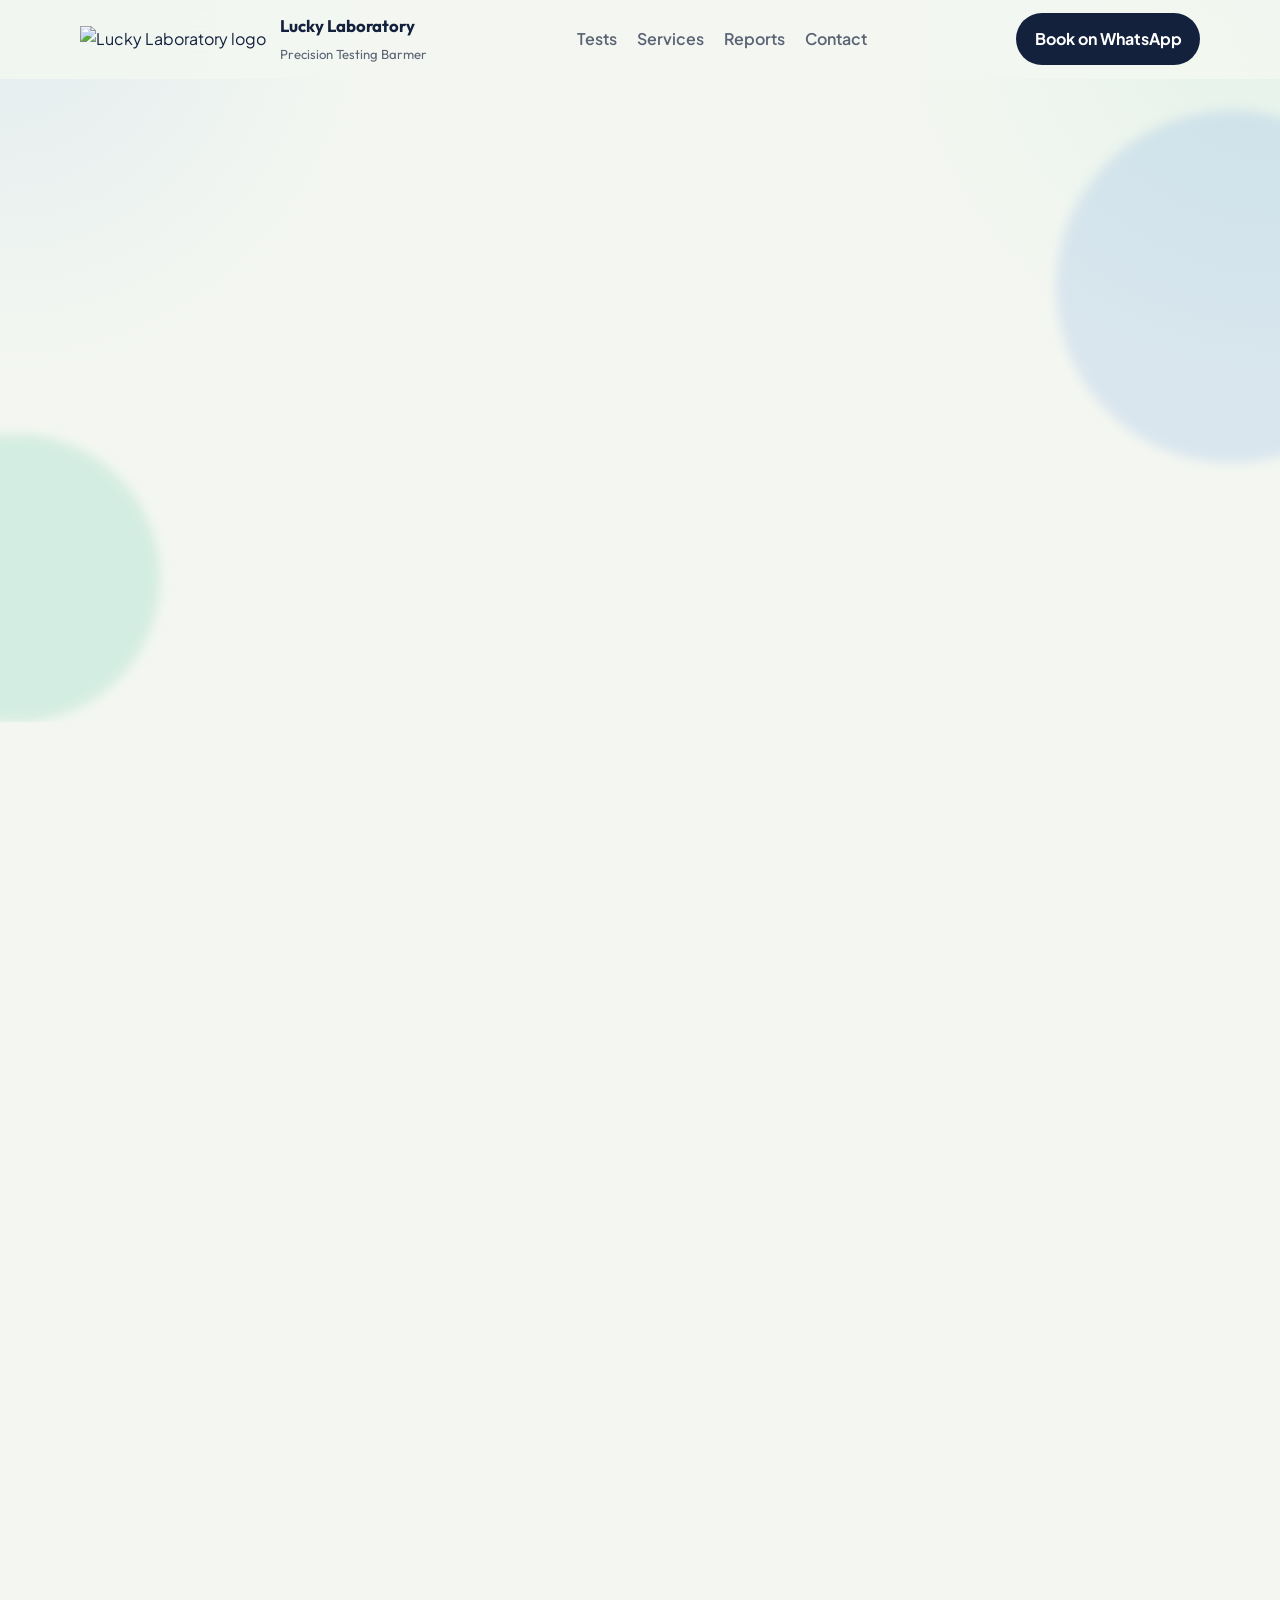
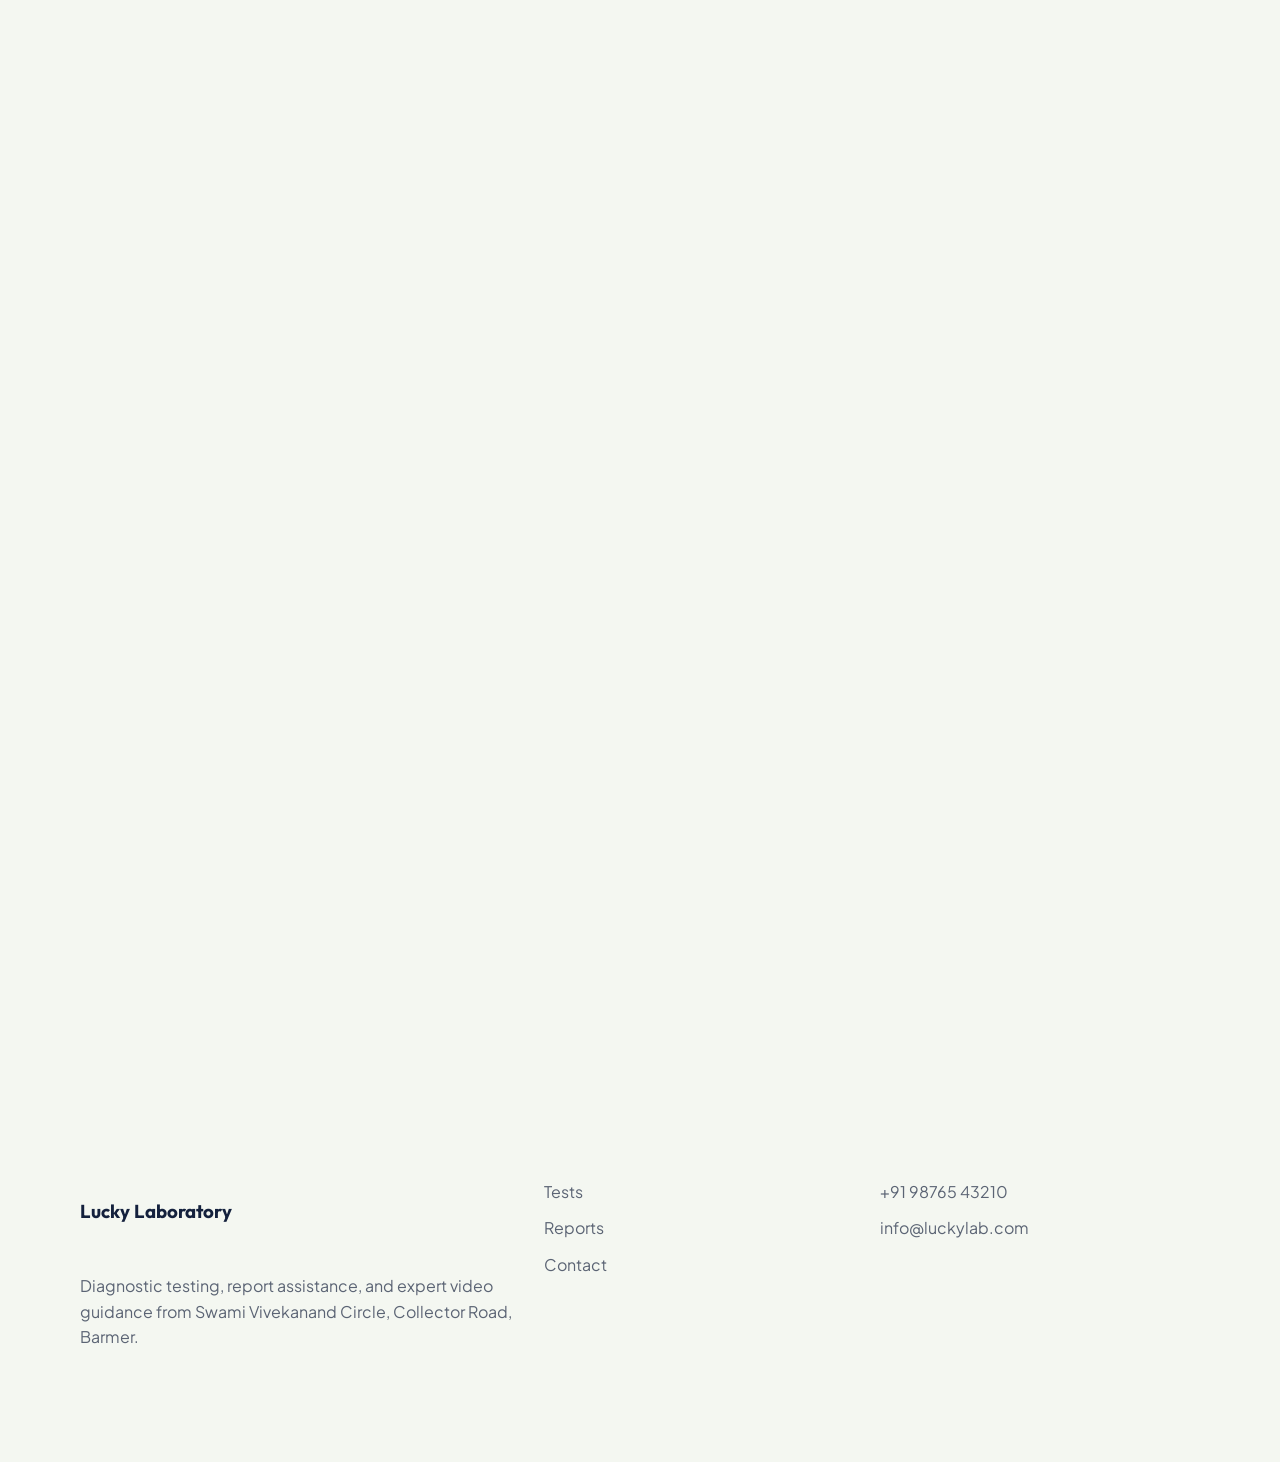
==== commit 10c01886: "Update index.html" ====
--- a/index.html
+++ b/index.html
@@ -3,8 +3,8 @@
 <head>
     <meta charset="UTF-8">
     <meta name="viewport" content="width=device-width, initial-scale=1.0">
-    <title>Lucky Laboratory | Diagnostic Tests, Home Collection, Report Support</title>
-    <meta name="description" content="Lucky Laboratory offers diagnostic tests, health packages, home sample collection, and report assistance in a clean, mobile-friendly website.">
+    <title>Lucky Laboratory | Tests, Reports, Video Consultation</title>
+    <meta name="description" content="Lucky Laboratory in Barmer offers diagnostic tests, report support, and 1:1 video consultation with lab experts for Rs. 99.">
     <link rel="preconnect" href="https://fonts.googleapis.com">
     <link rel="preconnect" href="https://fonts.gstatic.com" crossorigin>
     <link href="https://fonts.googleapis.com/css2?family=Outfit:wght@400;500;600;700;800&family=Plus+Jakarta+Sans:wght@400;500;600;700&display=swap" rel="stylesheet">
@@ -14,10 +14,10 @@
     <header class="site-header" id="siteHeader">
         <nav class="nav shell">
             <a class="brand" href="#top" aria-label="Lucky Laboratory home">
-                <span class="brand-mark">+</span>
+                <img class="brand-logo" src="Logo/Gemini_Generated_Image_4ymiiw4ymiiw4ymi.png" alt="Lucky Laboratory logo">
                 <span>
                     <strong>Lucky Laboratory</strong>
-                    <small>Diagnostic Care</small>
+                    <small>Precision Testing   Barmer</small>
                 </span>
             </a>
             <button class="menu-toggle" id="menuToggle" aria-expanded="false" aria-controls="mobileMenu">
@@ -47,19 +47,19 @@
             <div class="hero-bg hero-bg-two"></div>
             <div class="shell hero-grid">
                 <div class="hero-copy reveal">
-                    <p class="eyebrow">Diagnostic support for everyday health checks</p>
-                    <h1>Book Tests, Request Reports, and Get Lab Support From One Simple Website.</h1>
+                    <p class="eyebrow">Fast reports. Precision testing. Expert guidance.</p>
+                    <h1>Diagnostic Testing and Lab Expert Video Guidance From One Trusted Website.</h1>
                     <p class="hero-text">
-                        A cleaner, easier website for blood tests, wellness packages, home collection requests,
-                        and patient support. Built to work smoothly on mobile and easy to share as a live link.
+                        Lucky Laboratory helps patients book tests, request report support, and schedule a
+                        1:1 video session with a lab expert for only Rs. 99. Built for easy use on mobile and easy sharing.
                     </p>
                     <div class="hero-actions">
                         <a class="btn btn-primary" href="https://wa.me/919876543210?text=Hello!%20I%20want%20to%20book%20a%20test%20at%20Lucky%20Laboratory" target="_blank" rel="noreferrer">Book a Test</a>
-                        <a class="btn btn-secondary" href="#reports">Request Report Help</a>
+                        <a class="btn btn-secondary" href="#consultation">Book Video Session</a>
                     </div>
                     <div class="hero-badges">
                         <span>Transparent pricing</span>
-                        <span>Mobile friendly</span>
+                        <span>Video expert support</span>
                         <span>Easy WhatsApp booking</span>
                     </div>
                 </div>
@@ -83,14 +83,14 @@
                                 <span>Days Open Weekly</span>
                             </article>
                             <article>
-                                <strong data-count="3">0</strong>
-                                <span>Core Service Areas</span>
+                                <strong data-count="99">0</strong>
+                                <span>Video Session Fee</span>
                             </article>
                         </div>
                         <div class="trust-strip">
-                            <span>Booking support</span>
+                            <span>Walk-in testing</span>
                             <span>Report assistance</span>
-                            <span>Home collection</span>
+                            <span>1:1 video consult</span>
                         </div>
                     </div>
                 </aside>
@@ -115,8 +115,8 @@
             <article class="stat-pill">
                 <span class="stat-icon">=</span>
                 <div>
-                    <strong>Share-ready design</strong>
-                    <p>This version is lightweight, responsive, and easier to deploy on Vercel.</p>
+                    <strong>Expert guidance available</strong>
+                    <p>Patients can now book a paid one-to-one video session for help and guidance.</p>
                 </div>
             </article>
         </section>
@@ -146,13 +146,13 @@
                         <span class="tag">Popular</span>
                     </div>
                     <h3>Complete Blood Count</h3>
-                    <p>65 parameters with fast reporting and free collection.</p>
+                    <p>65 parameters with fast reporting and easy booking support.</p>
                     <div class="price-row">
                         <strong>Rs. 299</strong>
                         <span>Rs. 599</span>
                     </div>
                     <ul>
-                        <li>Free home collection</li>
+                        <li>Walk-in sample collection</li>
                         <li>Report in 6 hours</li>
                         <li>Routine health screening</li>
                     </ul>
@@ -252,31 +252,32 @@
         </section>
 
         <section class="shell section services-grid" id="services">
-            <article class="service-panel reveal">
-                <p class="eyebrow">Home collection</p>
-                <h2>Easy doorstep sample collection</h2>
-                <p>Choose a time, confirm your test, and our trained staff will visit your location with a safe and simple process.</p>
-                <div class="timeline">
-                    <div><strong>1</strong><span>Choose a slot</span></div>
-                    <div><strong>2</strong><span>Sample is collected</span></div>
-                    <div><strong>3</strong><span>Reports are shared</span></div>
-                </div>
-                <button class="btn btn-primary" id="homeCollectionBtn">Book Home Collection</button>
+            <article class="service-panel reveal" id="consultation">
+                <p class="eyebrow">New feature</p>
+                <h2>Book a 1:1 video session with a lab expert</h2>
+                <p>Patients can book a focused video call to discuss their report questions, testing doubts, or next-step guidance with a lab expert.</p>
+                <div class="timeline consultation-steps">
+                    <div><strong>1</strong><span>Book on WhatsApp</span></div>
+                    <div><strong>2</strong><span>Pay Rs. 99</span></div>
+                    <div><strong>3</strong><span>Join your video session</span></div>
+                </div>
+                <div class="consult-price">Consultation Fee: Rs. 99</div>
+                <button class="btn btn-primary" id="consultationBtn">Book 1:1 Video Session</button>
             </article>
             <article class="service-panel highlight reveal">
-                <p class="eyebrow">Why this version works better</p>
+                <p class="eyebrow">Why this helps</p>
                 <div class="service-list">
                     <div>
-                        <strong>Cleaner trust messaging</strong>
-                        <p>Unverified names and exaggerated claims have been removed from the website copy.</p>
-                    </div>
-                    <div>
-                        <strong>Safer report wording</strong>
-                        <p>The report area now reads as a request/help flow unless you connect it to a real system.</p>
-                    </div>
-                    <div>
-                        <strong>Better for future updates</strong>
-                        <p>You can later replace packages, address, certifications, and service details without changing the structure.</p>
+                        <strong>Helpful for report confusion</strong>
+                        <p>Patients can ask questions when they are unsure what a test result means or what to do next.</p>
+                    </div>
+                    <div>
+                        <strong>Affordable paid guidance</strong>
+                        <p>The Rs. 99 price makes expert guidance easier to offer in a simple and affordable format.</p>
+                    </div>
+                    <div>
+                        <strong>Easy scheduling</strong>
+                        <p>The session can be booked from the site and confirmed directly on WhatsApp.</p>
                     </div>
                 </div>
             </article>
@@ -287,7 +288,7 @@
                 <div>
                     <p class="eyebrow">Report support</p>
                     <h2>Request help with your report online</h2>
-                    <p>Enter your patient ID and mobile number to request report assistance. This static version currently simulates the request flow and is ready to connect to a real backend later.</p>
+                    <p>Enter your patient ID and mobile number to request report assistance. This static version simulates the request flow and can later connect to a real report backend.</p>
                 </div>
                 <form class="report-form" id="reportForm">
                     <input id="patientId" type="text" placeholder="Patient ID / Registration Number" required>
@@ -302,27 +303,27 @@
             <div class="section-heading reveal">
                 <div>
                     <p class="eyebrow">Support coverage</p>
-                    <h2>Clear service areas instead of placeholder profiles</h2>
+                    <h2>Services patients can actually use right now</h2>
                 </div>
             </div>
             <div class="team-grid">
                 <article class="team-card reveal">
-                    <div class="avatar">SC</div>
-                    <h3>Sample Collection</h3>
-                    <p>Clear instructions, appointment coordination, and doorstep collection support.</p>
-                    <span>Booking and visit coordination</span>
+                    <div class="avatar">WT</div>
+                    <h3>Walk-in Testing</h3>
+                    <p>Visit the lab for sample collection and routine diagnostic testing with direct support at the branch.</p>
+                    <span>On-site sample collection</span>
                 </article>
                 <article class="team-card reveal">
-                    <div class="avatar">RP</div>
+                    <div class="avatar">RA</div>
                     <h3>Report Assistance</h3>
-                    <p>Help patients request, receive, and understand the next steps around their reports.</p>
+                    <p>Get support for report requests, follow-up questions, and understanding the next communication step.</p>
                     <span>Phone and WhatsApp follow-up</span>
                 </article>
                 <article class="team-card reveal">
-                    <div class="avatar">PK</div>
-                    <h3>Package Guidance</h3>
-                    <p>Support for choosing the right screening package based on routine health needs.</p>
-                    <span>Popular package recommendations</span>
+                    <div class="avatar">VC</div>
+                    <h3>Video Consultation</h3>
+                    <p>Book a one-to-one session for test-related guidance and help solving your report doubts.</p>
+                    <span>Rs. 99 per session</span>
                 </article>
             </div>
         </section>
@@ -330,22 +331,22 @@
         <section class="shell section testimonials-wrap">
             <div class="section-heading reveal">
                 <div>
-                    <p class="eyebrow">Quality commitments</p>
-                    <h2>What the website now communicates more clearly</h2>
+                    <p class="eyebrow">Why choose Lucky Laboratory</p>
+                    <h2>Clear value for patients in Barmer</h2>
                 </div>
             </div>
             <div class="testimonials-grid commitments-grid">
                 <article class="testimonial reveal active">
-                    <p>Packages are displayed with simple pricing, brief details, and easier mobile scanning.</p>
-                    <strong>Clear package cards</strong>
+                    <p>Test packages are shown clearly with pricing, category filters, and simple booking buttons.</p>
+                    <strong>Easy package selection</strong>
                 </article>
                 <article class="testimonial reveal">
-                    <p>Patients get direct action paths for call, WhatsApp booking, and report support.</p>
-                    <strong>Low-friction contact</strong>
+                    <p>Patients can contact the lab directly by phone or WhatsApp without extra steps.</p>
+                    <strong>Fast communication</strong>
                 </article>
                 <article class="testimonial reveal">
-                    <p>The website no longer depends on fake doctor names or testimonials to create trust.</p>
-                    <strong>More honest messaging</strong>
+                    <p>The new video support option adds expert guidance in a more affordable and practical way.</p>
+                    <strong>Affordable expert help</strong>
                 </article>
             </div>
         </section>
@@ -353,11 +354,11 @@
         <section class="shell section contact-grid" id="contact">
             <article class="contact-card reveal">
                 <p class="eyebrow">Visit or call us</p>
-                <h2>Final details to verify before publishing</h2>
+                <h2>Lucky Laboratory, Barmer</h2>
                 <div class="contact-list">
                     <div>
                         <strong>Address</strong>
-                        <p>Lucky Lab, Near Main Market, Rajasthan<br><small class="inline-note">Replace this with your exact branch address before final public launch.</small></p>
+                        <p>Swami Vivekanand Circle, Collector Road, Barmer, Rajasthan - 344001</p>
                     </div>
                     <div>
                         <strong>Hours</strong>
@@ -372,7 +373,7 @@
             <article class="contact-card map-card reveal">
                 <iframe
                     title="Lucky Laboratory location"
-                    src="https://www.google.com/maps/embed?pb=!1m18!1m12!1m3!1d3561.234567890123!2d71.3971271!3d25.750703!2m3!1f0!2f0!3f0!1i1024!2i768!4f13.1!3m3!1m2!1s0x39443ab07e4fb245%3A0xcd12988295e26147!2sLucky%20Lab!5e0!3m2!1sen!2sin!4v1234567890123!5m2!1sen!2sin"
+                    src="https://www.google.com/maps?q=Swami%20Vivekanand%20Circle%2C%20Collector%20Road%2C%20Barmer%2C%20Rajasthan%20344001&output=embed"
                     loading="lazy"
                     referrerpolicy="no-referrer-when-downgrade"></iframe>
             </article>
@@ -381,14 +382,14 @@
 
     <div class="sticky-actions">
         <a href="tel:+919876543210">Call</a>
-        <a href="https://wa.me/919876543210?text=Hello!%20I%20want%20to%20book%20a%20test%20at%20Lucky%20Laboratory" target="_blank" rel="noreferrer">WhatsApp</a>
+        <a href="https://wa.me/919876543210?text=Hello!%20I%20want%20to%20book%20a%201:1%20video%20session%20with%20Lucky%20Laboratory" target="_blank" rel="noreferrer">Video Session</a>
     </div>
 
     <footer class="site-footer">
         <div class="shell footer-grid">
             <div>
                 <h3>Lucky Laboratory</h3>
-                <p>A lightweight static website for bookings, package visibility, and report support. Replace the address, map, and final business details before full public launch.</p>
+                <p>Diagnostic testing, report assistance, and expert video guidance from Swami Vivekanand Circle, Collector Road, Barmer.</p>
             </div>
             <div>
                 <a href="#tests">Tests</a>
@@ -405,3 +406,5 @@
     <script src="script.js"></script>
 </body>
 </html>
+
+
--- a/style.css
+++ b/style.css
@@ -1,636 +1,643 @@
-:root {
-    --bg: #f4f7f1;
-    --surface: #ffffff;
-    --surface-2: #f7fbff;
-    --text: #14213d;
-    --muted: #5b6474;
-    --line: #d9e3ea;
-    --primary: #1d6fdc;
-    --primary-dark: #0f4ea6;
-    --accent: #1bb38a;
-    --accent-soft: #dff8ef;
-    --shadow: 0 18px 48px rgba(20, 33, 61, 0.12);
-    --radius: 24px;
-}
-
-* { box-sizing: border-box; }
-html { scroll-behavior: smooth; }
-
-body {
-    margin: 0;
-    font-family: "Plus Jakarta Sans", sans-serif;
-    color: var(--text);
-    background:
-        radial-gradient(circle at top left, rgba(29, 111, 220, 0.08), transparent 24rem),
-        radial-gradient(circle at top right, rgba(27, 179, 138, 0.08), transparent 24rem),
-        var(--bg);
-    line-height: 1.6;
-}
-
-a { color: inherit; text-decoration: none; }
-button, input { font: inherit; }
-
-.shell {
-    width: min(1120px, calc(100% - 2rem));
-    margin: 0 auto;
-}
-
-.sr-only {
-    position: absolute;
-    width: 1px;
-    height: 1px;
-    padding: 0;
-    margin: -1px;
-    overflow: hidden;
-    clip: rect(0, 0, 0, 0);
-    white-space: nowrap;
-    border: 0;
-}
-
-.site-header {
-    position: sticky;
-    top: 0;
-    z-index: 1000;
-    background: rgba(244, 247, 241, 0.85);
-    backdrop-filter: blur(18px);
-    border-bottom: 1px solid transparent;
-    transition: border-color 0.25s ease, box-shadow 0.25s ease;
-}
-
-.site-header.scrolled {
-    border-color: rgba(20, 33, 61, 0.08);
-    box-shadow: 0 12px 30px rgba(20, 33, 61, 0.06);
-}
-
-.nav {
-    display: flex;
-    align-items: center;
-    justify-content: space-between;
-    gap: 1rem;
-    min-height: 78px;
-}
-
-.brand {
-    display: flex;
-    align-items: center;
-    gap: 0.9rem;
-}
-
-.brand-mark {
-    width: 46px;
-    height: 46px;
-    display: grid;
-    place-items: center;
-    border-radius: 16px;
-    background: linear-gradient(135deg, var(--primary), var(--accent));
-    color: #fff;
-    font-size: 1.5rem;
-    font-weight: 700;
-    box-shadow: var(--shadow);
-}
-
-.brand strong,
-.brand small,
-.hero h1,
-.section-heading h2,
-.service-panel h2,
-.contact-card h2,
-.report-box h2,
-.site-footer h3 {
-    font-family: "Outfit", sans-serif;
-}
-
-.brand strong { display: block; font-size: 1.05rem; }
-.brand small { color: var(--muted); font-size: 0.82rem; }
-
-.nav-links,
-.site-footer a,
-.footer-grid { display: flex; }
-
-.nav-links { gap: 1.25rem; }
-.nav-links a { color: var(--muted); font-weight: 600; }
-.nav-links a:hover, .site-footer a:hover { color: var(--primary); }
-
-.nav-cta, .btn, .btn-inline, .sticky-actions a {
-    border-radius: 999px;
-    transition: transform 0.2s ease, background 0.2s ease, color 0.2s ease, border-color 0.2s ease;
-}
-
-.nav-cta {
-    padding: 0.85rem 1.15rem;
-    background: var(--text);
-    color: #fff;
-    font-weight: 700;
-}
-
-.nav-cta:hover, .btn:hover, .btn-inline:hover, .sticky-actions a:hover { transform: translateY(-1px); }
-
-.menu-toggle, .mobile-menu { display: none; }
-
-.hero {
-    position: relative;
-    padding: 4rem 0 2rem;
-    overflow: hidden;
-}
-
-.hero-bg {
-    position: absolute;
-    border-radius: 50%;
-    filter: blur(6px);
-    pointer-events: none;
-}
-
-.hero-bg-one {
-    top: 2rem;
-    right: -8rem;
-    width: 22rem;
-    height: 22rem;
-    background: rgba(29, 111, 220, 0.12);
-}
-
-.hero-bg-two {
-    bottom: 0;
-    left: -8rem;
-    width: 18rem;
-    height: 18rem;
-    background: rgba(27, 179, 138, 0.14);
-}
-
-.hero-grid, .services-grid, .contact-grid, .footer-grid {
-    display: grid;
-    gap: 1.5rem;
-}
-
-.hero-grid {
-    grid-template-columns: 1.2fr 0.8fr;
-    align-items: center;
-}
-
-.eyebrow {
-    margin: 0 0 0.7rem;
-    color: var(--primary);
-    font-weight: 800;
-    letter-spacing: 0.04em;
-    text-transform: uppercase;
-    font-size: 0.8rem;
-}
-
-.hero h1 {
-    margin: 0;
-    font-size: clamp(2.5rem, 5vw, 4.6rem);
-    line-height: 1.04;
-}
-
-.hero-text,
-.section-heading p,
-.service-panel p,
-.contact-card p,
-.report-box p,
-.team-card p,
-.testimonial p,
-.stat-pill p { color: var(--muted); }
-
-.hero-text {
-    max-width: 38rem;
-    margin: 1.1rem 0 0;
-    font-size: 1.05rem;
-}
-
-.hero-actions, .hero-badges, .filter-chips, .price-row, .card-top, .timeline, .trust-strip {
-    display: flex;
-    flex-wrap: wrap;
-    gap: 0.9rem;
-}
-
-.hero-actions { margin: 1.7rem 0 1.2rem; }
-
-.btn {
-    padding: 0.95rem 1.35rem;
-    border: 1px solid transparent;
-    cursor: pointer;
-    font-weight: 700;
-}
-
-.btn-primary {
-    background: linear-gradient(135deg, var(--primary), var(--accent));
-    color: #fff;
-}
-
-.btn-secondary {
-    background: rgba(255, 255, 255, 0.7);
-    color: var(--text);
-    border-color: rgba(20, 33, 61, 0.1);
-}
-
-.hero-badges span, .tag, .trust-strip span {
-    padding: 0.7rem 1rem;
-    border-radius: 999px;
-    background: rgba(255, 255, 255, 0.72);
-    border: 1px solid rgba(20, 33, 61, 0.06);
-    color: var(--muted);
-    font-weight: 700;
-    font-size: 0.88rem;
-}
-
-.hero-card,
-.stat-pill,
-.test-card,
-.service-panel,
-.report-box,
-.team-card,
-.testimonial,
-.contact-card {
-    background: rgba(255, 255, 255, 0.84);
-    border: 1px solid rgba(20, 33, 61, 0.06);
-    border-radius: var(--radius);
-    box-shadow: var(--shadow);
-}
-
-.hero-card { padding: 1.4rem; }
-
-.hero-card-top, .section-heading, .report-box, .contact-list, .service-list {
-    display: flex;
-}
-
-.hero-card-top {
-    justify-content: space-between;
-    align-items: center;
-    gap: 1rem;
-    margin-bottom: 1rem;
-}
-
-.hero-card-top p { margin: 0; font-weight: 700; }
-
-.hero-card-top span {
-    padding: 0.45rem 0.8rem;
-    background: var(--accent-soft);
-    border-radius: 999px;
-    color: var(--accent);
-    font-size: 0.85rem;
-    font-weight: 700;
-}
-
-.mini-grid, .tests-grid, .team-grid, .testimonials-grid {
-    display: grid;
-    gap: 1rem;
-}
-
-.mini-grid { grid-template-columns: repeat(2, 1fr); }
-
-.mini-grid article {
-    padding: 1rem;
-    border-radius: 20px;
-    background: var(--surface-2);
-}
-
-.mini-grid strong {
-    display: block;
-    font-family: "Outfit", sans-serif;
-    font-size: 1.8rem;
-}
-
-.mini-grid span { color: var(--muted); font-size: 0.88rem; }
-.trust-strip { margin-top: 1rem; }
-
-.stats-row {
-    display: grid;
-    grid-template-columns: repeat(3, 1fr);
-    gap: 1rem;
-    margin: 1rem auto 0;
-}
-
-.stat-pill {
-    display: flex;
-    gap: 1rem;
-    padding: 1.2rem;
-}
-
-.stat-icon {
-    width: 46px;
-    height: 46px;
-    display: grid;
-    place-items: center;
-    border-radius: 16px;
-    background: linear-gradient(135deg, var(--primary), var(--accent));
-    color: #fff;
-    font-weight: 800;
-    flex-shrink: 0;
-}
-
-.section { padding: 4rem 0 0; }
-
-.section-heading {
-    justify-content: space-between;
-    align-items: end;
-    gap: 1rem;
-    margin-bottom: 1.5rem;
-}
-
-.section-heading h2, .service-panel h2, .contact-card h2, .report-box h2 {
-    margin: 0;
-    font-size: clamp(1.9rem, 3vw, 2.7rem);
-    line-height: 1.1;
-}
-
-.search-box input, .report-form input {
-    width: 100%;
-    padding: 0.95rem 1rem;
-    border-radius: 16px;
-    border: 1px solid var(--line);
-    background: rgba(255, 255, 255, 0.78);
-    outline: none;
-}
-
-.search-box input:focus, .report-form input:focus {
-    border-color: var(--primary);
-    box-shadow: 0 0 0 4px rgba(29, 111, 220, 0.12);
-}
-
-.filter-chips { margin-bottom: 1.5rem; }
-
-.chip {
-    padding: 0.72rem 1rem;
-    border-radius: 999px;
-    border: 1px solid var(--line);
-    background: rgba(255, 255, 255, 0.6);
-    color: var(--muted);
-    cursor: pointer;
-    font-weight: 700;
-}
-
-.chip.active {
-    background: var(--text);
-    color: #fff;
-    border-color: var(--text);
-}
-
-.tests-grid { grid-template-columns: repeat(3, 1fr); }
-
-.test-card {
-    padding: 1.3rem;
-    display: flex;
-    flex-direction: column;
-    gap: 0.9rem;
-}
-
-.test-card.hidden { display: none; }
-.test-card h3, .team-card h3 { margin: 0; font-size: 1.25rem; }
-
-.card-top {
-    justify-content: space-between;
-    align-items: center;
-}
-
-.test-shape {
-    width: 48px;
-    height: 48px;
-    display: grid;
-    place-items: center;
-    border-radius: 16px;
-    color: #fff;
-    font-size: 1.25rem;
-    font-weight: 800;
-}
-
-.red { background: linear-gradient(135deg, #ff6b6b, #ff3b5c); }
-.violet { background: linear-gradient(135deg, #6c63ff, #8d7dff); }
-.amber { background: linear-gradient(135deg, #f59e0b, #ffcb52); }
-.blue { background: linear-gradient(135deg, #1d6fdc, #53a0fd); }
-.pink { background: linear-gradient(135deg, #ff5ea8, #ff86c0); }
-.green { background: linear-gradient(135deg, #1bb38a, #57d9b2); }
-
-.tag {
-    background: rgba(27, 179, 138, 0.12);
-    color: var(--accent);
-    border: 0;
-}
-
-.price-row { align-items: baseline; }
-.price-row strong { font-family: "Outfit", sans-serif; font-size: 1.95rem; }
-.price-row span { color: var(--muted); text-decoration: line-through; }
-
-.test-card ul {
-    margin: 0;
-    padding-left: 1.1rem;
-    color: var(--muted);
-}
-
-.btn-inline {
-    margin-top: auto;
-    padding: 0.9rem 1rem;
-    border: 1px solid rgba(20, 33, 61, 0.1);
-    background: #fff;
-    font-weight: 700;
-    cursor: pointer;
-}
-
-.services-grid, .contact-grid { grid-template-columns: repeat(2, 1fr); }
-.service-panel, .contact-card { padding: 1.5rem; }
-
-.service-panel.highlight {
-    background: linear-gradient(145deg, rgba(29, 111, 220, 0.92), rgba(27, 179, 138, 0.92));
-    color: #fff;
-}
-
-.service-panel.highlight p, .service-panel.highlight .eyebrow { color: rgba(255, 255, 255, 0.8); }
-
-.timeline div {
-    flex: 1;
-    min-width: 120px;
-    padding: 1rem;
-    border-radius: 20px;
-    background: rgba(255, 255, 255, 0.78);
-}
-
-.timeline strong {
-    display: inline-grid;
-    place-items: center;
-    width: 34px;
-    height: 34px;
-    margin-bottom: 0.6rem;
-    border-radius: 50%;
-    background: var(--text);
-    color: #fff;
-}
-
-.service-list, .contact-list {
-    flex-direction: column;
-    gap: 1rem;
-}
-
-.report-box {
-    padding: 1.5rem;
-    display: grid;
-    grid-template-columns: 1fr 0.95fr;
-    gap: 1.5rem;
-}
-
-.report-form {
-    display: grid;
-    gap: 1rem;
-    align-content: start;
-}
-
-.form-note { margin: 0; font-size: 0.92rem; }
-
-.team-grid, .testimonials-grid { grid-template-columns: repeat(3, 1fr); }
-.team-card, .testimonial { padding: 1.4rem; }
-
-.avatar {
-    width: 62px;
-    height: 62px;
-    display: grid;
-    place-items: center;
-    border-radius: 20px;
-    background: linear-gradient(135deg, var(--primary), var(--accent));
-    color: #fff;
-    font-weight: 800;
-    margin-bottom: 1rem;
-}
-
-.team-card span { color: var(--primary); font-weight: 700; }
-
-.testimonial { border-left: 4px solid var(--accent); }
-.testimonial.active { transform: translateY(-4px); }
-
-.map-card { padding: 0; overflow: hidden; }
-
-.map-card iframe {
-    width: 100%;
-    height: 100%;
-    min-height: 320px;
-    border: 0;
-}
-
-.sticky-actions { display: none; }
-
-.site-footer { padding: 4rem 0 6rem; }
-
-.footer-grid {
-    grid-template-columns: 1.4fr 1fr 1fr;
-    gap: 1rem;
-    align-items: start;
-}
-
-.site-footer a, .site-footer p { color: var(--muted); }
-.footer-grid div { display: grid; gap: 0.7rem; }
-
-.reveal {
-    opacity: 0;
-    transform: translateY(24px);
-    transition: opacity 0.7s ease, transform 0.7s ease;
-}
-
-.reveal.visible {
-    opacity: 1;
-    transform: translateY(0);
-}
-
-@media (max-width: 960px) {
-    .nav-links, .nav-cta { display: none; }
-
-    .menu-toggle {
-        width: 48px;
-        height: 48px;
-        display: inline-flex;
-        flex-direction: column;
-        justify-content: center;
-        gap: 5px;
-        border: 1px solid rgba(20, 33, 61, 0.08);
-        border-radius: 16px;
-        background: rgba(255, 255, 255, 0.72);
-        cursor: pointer;
-    }
-
-    .menu-toggle span {
-        width: 20px;
-        height: 2px;
-        background: var(--text);
-        margin: 0 auto;
-        transition: transform 0.2s ease, opacity 0.2s ease;
-    }
-
-    .menu-toggle.open span:nth-child(1) { transform: translateY(7px) rotate(45deg); }
-    .menu-toggle.open span:nth-child(2) { opacity: 0; }
-    .menu-toggle.open span:nth-child(3) { transform: translateY(-7px) rotate(-45deg); }
-
-    .mobile-menu {
-        display: none;
-        flex-direction: column;
-        gap: 0.2rem;
-        width: min(1120px, calc(100% - 2rem));
-        margin: 0 auto 1rem;
-        padding: 0.5rem;
-        background: rgba(255, 255, 255, 0.92);
-        border: 1px solid rgba(20, 33, 61, 0.06);
-        border-radius: 24px;
-        box-shadow: var(--shadow);
-    }
-
-    .mobile-menu.open { display: flex; }
-
-    .mobile-menu a {
-        padding: 0.9rem 1rem;
-        border-radius: 16px;
-        color: var(--muted);
-        font-weight: 700;
-    }
-
-    .mobile-menu a:hover {
-        background: var(--surface-2);
-        color: var(--text);
-    }
-
-    .hero-grid, .stats-row, .tests-grid, .services-grid, .report-box, .team-grid, .testimonials-grid, .contact-grid, .footer-grid {
-        grid-template-columns: 1fr;
-    }
-
-    .section-heading {
-        align-items: start;
-        flex-direction: column;
-    }
-}
-
-@media (max-width: 720px) {
-    .hero { padding-top: 2rem; }
-    .shell { width: min(100% - 1.1rem, 1120px); }
-    .hero h1 { font-size: 2.5rem; }
-
-    .hero-card, .stat-pill, .test-card, .service-panel, .report-box, .team-card, .testimonial, .contact-card {
-        border-radius: 22px;
-    }
-
-    .sticky-actions {
-        position: fixed;
-        left: 0;
-        right: 0;
-        bottom: 0;
-        z-index: 999;
-        display: grid;
-        grid-template-columns: repeat(2, 1fr);
-        gap: 0.75rem;
-        padding: 0.85rem;
-        background: rgba(244, 247, 241, 0.96);
-        backdrop-filter: blur(16px);
-        border-top: 1px solid rgba(20, 33, 61, 0.08);
-    }
-
-    .sticky-actions a {
-        display: grid;
-        place-items: center;
-        padding: 0.95rem 1rem;
-        font-weight: 800;
-    }
-
-    .sticky-actions a:first-child {
-        background: var(--text);
-        color: #fff;
-    }
-
-    .sticky-actions a:last-child {
-        background: linear-gradient(135deg, var(--primary), var(--accent));
-        color: #fff;
-    }
-
-    .site-footer { padding-bottom: 7rem; }
-}
+:root {
+    --bg: #f4f7f1;
+    --surface: #ffffff;
+    --surface-2: #f7fbff;
+    --text: #14213d;
+    --muted: #5b6474;
+    --line: #d9e3ea;
+    --primary: #1d6fdc;
+    --primary-dark: #0f4ea6;
+    --accent: #1bb38a;
+    --accent-soft: #dff8ef;
+    --shadow: 0 18px 48px rgba(20, 33, 61, 0.12);
+    --radius: 24px;
+}
+
+* { box-sizing: border-box; }
+html { scroll-behavior: smooth; }
+
+body {
+    margin: 0;
+    font-family: "Plus Jakarta Sans", sans-serif;
+    color: var(--text);
+    background:
+        radial-gradient(circle at top left, rgba(29, 111, 220, 0.08), transparent 24rem),
+        radial-gradient(circle at top right, rgba(27, 179, 138, 0.08), transparent 24rem),
+        var(--bg);
+    line-height: 1.6;
+}
+
+a { color: inherit; text-decoration: none; }
+button, input { font: inherit; }
+
+.shell {
+    width: min(1120px, calc(100% - 2rem));
+    margin: 0 auto;
+}
+
+.sr-only {
+    position: absolute;
+    width: 1px;
+    height: 1px;
+    padding: 0;
+    margin: -1px;
+    overflow: hidden;
+    clip: rect(0, 0, 0, 0);
+    white-space: nowrap;
+    border: 0;
+}
+
+.site-header {
+    position: sticky;
+    top: 0;
+    z-index: 1000;
+    background: rgba(244, 247, 241, 0.85);
+    backdrop-filter: blur(18px);
+    border-bottom: 1px solid transparent;
+    transition: border-color 0.25s ease, box-shadow 0.25s ease;
+}
+
+.site-header.scrolled {
+    border-color: rgba(20, 33, 61, 0.08);
+    box-shadow: 0 12px 30px rgba(20, 33, 61, 0.06);
+}
+
+.nav {
+    display: flex;
+    align-items: center;
+    justify-content: space-between;
+    gap: 1rem;
+    min-height: 78px;
+}
+
+.brand {
+    display: flex;
+    align-items: center;
+    gap: 0.9rem;
+}
+
+.brand-mark {
+    width: 46px;
+    height: 46px;
+    display: grid;
+    place-items: center;
+    border-radius: 16px;
+    background: linear-gradient(135deg, var(--primary), var(--accent));
+    color: #fff;
+    font-size: 1.5rem;
+    font-weight: 700;
+    box-shadow: var(--shadow);
+}
+
+.brand strong,
+.brand small,
+.hero h1,
+.section-heading h2,
+.service-panel h2,
+.contact-card h2,
+.report-box h2,
+.site-footer h3 {
+    font-family: "Outfit", sans-serif;
+}
+
+.brand strong { display: block; font-size: 1.05rem; }
+.brand small { color: var(--muted); font-size: 0.82rem; }
+
+.nav-links,
+.site-footer a,
+.footer-grid { display: flex; }
+
+.nav-links { gap: 1.25rem; }
+.nav-links a { color: var(--muted); font-weight: 600; }
+.nav-links a:hover, .site-footer a:hover { color: var(--primary); }
+
+.nav-cta, .btn, .btn-inline, .sticky-actions a {
+    border-radius: 999px;
+    transition: transform 0.2s ease, background 0.2s ease, color 0.2s ease, border-color 0.2s ease;
+}
+
+.nav-cta {
+    padding: 0.85rem 1.15rem;
+    background: var(--text);
+    color: #fff;
+    font-weight: 700;
+}
+
+.nav-cta:hover, .btn:hover, .btn-inline:hover, .sticky-actions a:hover { transform: translateY(-1px); }
+
+.menu-toggle, .mobile-menu { display: none; }
+
+.hero {
+    position: relative;
+    padding: 4rem 0 2rem;
+    overflow: hidden;
+}
+
+.hero-bg {
+    position: absolute;
+    border-radius: 50%;
+    filter: blur(6px);
+    pointer-events: none;
+}
+
+.hero-bg-one {
+    top: 2rem;
+    right: -8rem;
+    width: 22rem;
+    height: 22rem;
+    background: rgba(29, 111, 220, 0.12);
+}
+
+.hero-bg-two {
+    bottom: 0;
+    left: -8rem;
+    width: 18rem;
+    height: 18rem;
+    background: rgba(27, 179, 138, 0.14);
+}
+
+.hero-grid, .services-grid, .contact-grid, .footer-grid {
+    display: grid;
+    gap: 1.5rem;
+}
+
+.hero-grid {
+    grid-template-columns: 1.2fr 0.8fr;
+    align-items: center;
+}
+
+.eyebrow {
+    margin: 0 0 0.7rem;
+    color: var(--primary);
+    font-weight: 800;
+    letter-spacing: 0.04em;
+    text-transform: uppercase;
+    font-size: 0.8rem;
+}
+
+.hero h1 {
+    margin: 0;
+    font-size: clamp(2.5rem, 5vw, 4.6rem);
+    line-height: 1.04;
+}
+
+.hero-text,
+.section-heading p,
+.service-panel p,
+.contact-card p,
+.report-box p,
+.team-card p,
+.testimonial p,
+.stat-pill p,
+.inline-note { color: var(--muted); }
+
+.hero-text {
+    max-width: 38rem;
+    margin: 1.1rem 0 0;
+    font-size: 1.05rem;
+}
+
+.hero-actions, .hero-badges, .filter-chips, .price-row, .card-top, .timeline, .trust-strip {
+    display: flex;
+    flex-wrap: wrap;
+    gap: 0.9rem;
+}
+
+.hero-actions { margin: 1.7rem 0 1.2rem; }
+
+.btn {
+    padding: 0.95rem 1.35rem;
+    border: 1px solid transparent;
+    cursor: pointer;
+    font-weight: 700;
+}
+
+.btn-primary {
+    background: linear-gradient(135deg, var(--primary), var(--accent));
+    color: #fff;
+}
+
+.btn-secondary {
+    background: rgba(255, 255, 255, 0.7);
+    color: var(--text);
+    border-color: rgba(20, 33, 61, 0.1);
+}
+
+.hero-badges span, .tag, .trust-strip span {
+    padding: 0.7rem 1rem;
+    border-radius: 999px;
+    background: rgba(255, 255, 255, 0.72);
+    border: 1px solid rgba(20, 33, 61, 0.06);
+    color: var(--muted);
+    font-weight: 700;
+    font-size: 0.88rem;
+}
+
+.hero-card,
+.stat-pill,
+.test-card,
+.service-panel,
+.report-box,
+.team-card,
+.testimonial,
+.contact-card {
+    background: rgba(255, 255, 255, 0.84);
+    border: 1px solid rgba(20, 33, 61, 0.06);
+    border-radius: var(--radius);
+    box-shadow: var(--shadow);
+}
+
+.hero-card { padding: 1.4rem; }
+
+.hero-card-top, .section-heading, .report-box, .contact-list, .service-list {
+    display: flex;
+}
+
+.hero-card-top {
+    justify-content: space-between;
+    align-items: center;
+    gap: 1rem;
+    margin-bottom: 1rem;
+}
+
+.hero-card-top p { margin: 0; font-weight: 700; }
+
+.hero-card-top span {
+    padding: 0.45rem 0.8rem;
+    background: var(--accent-soft);
+    border-radius: 999px;
+    color: var(--accent);
+    font-size: 0.85rem;
+    font-weight: 700;
+}
+
+.mini-grid, .tests-grid, .team-grid, .testimonials-grid {
+    display: grid;
+    gap: 1rem;
+}
+
+.mini-grid { grid-template-columns: repeat(2, 1fr); }
+
+.mini-grid article {
+    padding: 1rem;
+    border-radius: 20px;
+    background: var(--surface-2);
+}
+
+.mini-grid strong {
+    display: block;
+    font-family: "Outfit", sans-serif;
+    font-size: 1.8rem;
+}
+
+.mini-grid span { color: var(--muted); font-size: 0.88rem; }
+.trust-strip { margin-top: 1rem; }
+
+.stats-row {
+    display: grid;
+    grid-template-columns: repeat(3, 1fr);
+    gap: 1rem;
+    margin: 1rem auto 0;
+}
+
+.stat-pill {
+    display: flex;
+    gap: 1rem;
+    padding: 1.2rem;
+}
+
+.stat-icon {
+    width: 46px;
+    height: 46px;
+    display: grid;
+    place-items: center;
+    border-radius: 16px;
+    background: linear-gradient(135deg, var(--primary), var(--accent));
+    color: #fff;
+    font-weight: 800;
+    flex-shrink: 0;
+}
+
+.section { padding: 4rem 0 0; }
+
+.section-heading {
+    justify-content: space-between;
+    align-items: end;
+    gap: 1rem;
+    margin-bottom: 1.5rem;
+}
+
+.section-heading h2, .service-panel h2, .contact-card h2, .report-box h2 {
+    margin: 0;
+    font-size: clamp(1.9rem, 3vw, 2.7rem);
+    line-height: 1.1;
+}
+
+.search-box input, .report-form input {
+    width: 100%;
+    padding: 0.95rem 1rem;
+    border-radius: 16px;
+    border: 1px solid var(--line);
+    background: rgba(255, 255, 255, 0.78);
+    outline: none;
+}
+
+.search-box input:focus, .report-form input:focus {
+    border-color: var(--primary);
+    box-shadow: 0 0 0 4px rgba(29, 111, 220, 0.12);
+}
+
+.filter-chips { margin-bottom: 1.5rem; }
+
+.chip {
+    padding: 0.72rem 1rem;
+    border-radius: 999px;
+    border: 1px solid var(--line);
+    background: rgba(255, 255, 255, 0.6);
+    color: var(--muted);
+    cursor: pointer;
+    font-weight: 700;
+}
+
+.chip.active {
+    background: var(--text);
+    color: #fff;
+    border-color: var(--text);
+}
+
+.tests-grid { grid-template-columns: repeat(3, 1fr); }
+
+.test-card {
+    padding: 1.3rem;
+    display: flex;
+    flex-direction: column;
+    gap: 0.9rem;
+}
+
+.test-card.hidden { display: none; }
+.test-card h3, .team-card h3 { margin: 0; font-size: 1.25rem; }
+
+.card-top {
+    justify-content: space-between;
+    align-items: center;
+}
+
+.test-shape {
+    width: 48px;
+    height: 48px;
+    display: grid;
+    place-items: center;
+    border-radius: 16px;
+    color: #fff;
+    font-size: 1.25rem;
+    font-weight: 800;
+}
+
+.red { background: linear-gradient(135deg, #ff6b6b, #ff3b5c); }
+.violet { background: linear-gradient(135deg, #6c63ff, #8d7dff); }
+.amber { background: linear-gradient(135deg, #f59e0b, #ffcb52); }
+.blue { background: linear-gradient(135deg, #1d6fdc, #53a0fd); }
+.pink { background: linear-gradient(135deg, #ff5ea8, #ff86c0); }
+.green { background: linear-gradient(135deg, #1bb38a, #57d9b2); }
+
+.tag {
+    background: rgba(27, 179, 138, 0.12);
+    color: var(--accent);
+    border: 0;
+}
+
+.price-row { align-items: baseline; }
+.price-row strong { font-family: "Outfit", sans-serif; font-size: 1.95rem; }
+.price-row span { color: var(--muted); text-decoration: line-through; }
+
+.test-card ul {
+    margin: 0;
+    padding-left: 1.1rem;
+    color: var(--muted);
+}
+
+.btn-inline {
+    margin-top: auto;
+    padding: 0.9rem 1rem;
+    border: 1px solid rgba(20, 33, 61, 0.1);
+    background: #fff;
+    font-weight: 700;
+    cursor: pointer;
+}
+
+.services-grid, .contact-grid { grid-template-columns: repeat(2, 1fr); }
+.service-panel, .contact-card { padding: 1.5rem; }
+
+.service-panel.highlight {
+    background: linear-gradient(145deg, rgba(29, 111, 220, 0.92), rgba(27, 179, 138, 0.92));
+    color: #fff;
+}
+
+.service-panel.highlight p, .service-panel.highlight .eyebrow { color: rgba(255, 255, 255, 0.82); }
+
+.timeline div {
+    flex: 1;
+    min-width: 120px;
+    padding: 1rem;
+    border-radius: 20px;
+    background: rgba(255, 255, 255, 0.78);
+}
+
+.timeline strong {
+    display: inline-grid;
+    place-items: center;
+    width: 34px;
+    height: 34px;
+    margin-bottom: 0.6rem;
+    border-radius: 50%;
+    background: var(--text);
+    color: #fff;
+}
+
+.service-list, .contact-list {
+    flex-direction: column;
+    gap: 1rem;
+}
+
+.report-box {
+    padding: 1.5rem;
+    display: grid;
+    grid-template-columns: 1fr 0.95fr;
+    gap: 1.5rem;
+}
+
+.report-form {
+    display: grid;
+    gap: 1rem;
+    align-content: start;
+}
+
+.form-note { margin: 0; font-size: 0.92rem; }
+
+.team-grid, .testimonials-grid { grid-template-columns: repeat(3, 1fr); }
+.team-card, .testimonial { padding: 1.4rem; }
+
+.avatar {
+    width: 62px;
+    height: 62px;
+    display: grid;
+    place-items: center;
+    border-radius: 20px;
+    background: linear-gradient(135deg, var(--primary), var(--accent));
+    color: #fff;
+    font-weight: 800;
+    margin-bottom: 1rem;
+}
+
+.team-card span { color: var(--primary); font-weight: 700; }
+
+.testimonial { border-left: 4px solid var(--accent); }
+.commitments-grid .testimonial strong { display: block; margin-top: 1rem; }
+
+.map-card { padding: 0; overflow: hidden; }
+
+.map-card iframe {
+    width: 100%;
+    height: 100%;
+    min-height: 320px;
+    border: 0;
+}
+
+.inline-note {
+    display: inline-block;
+    margin-top: 0.35rem;
+    font-size: 0.84rem;
+}
+
+.sticky-actions { display: none; }
+
+.site-footer { padding: 4rem 0 6rem; }
+
+.footer-grid {
+    grid-template-columns: 1.4fr 1fr 1fr;
+    gap: 1rem;
+    align-items: start;
+}
+
+.site-footer a, .site-footer p { color: var(--muted); }
+.footer-grid div { display: grid; gap: 0.7rem; }
+
+.reveal {
+    opacity: 0;
+    transform: translateY(24px);
+    transition: opacity 0.7s ease, transform 0.7s ease;
+}
+
+.reveal.visible {
+    opacity: 1;
+    transform: translateY(0);
+}
+
+@media (max-width: 960px) {
+    .nav-links, .nav-cta { display: none; }
+
+    .menu-toggle {
+        width: 48px;
+        height: 48px;
+        display: inline-flex;
+        flex-direction: column;
+        justify-content: center;
+        gap: 5px;
+        border: 1px solid rgba(20, 33, 61, 0.08);
+        border-radius: 16px;
+        background: rgba(255, 255, 255, 0.72);
+        cursor: pointer;
+    }
+
+    .menu-toggle span {
+        width: 20px;
+        height: 2px;
+        background: var(--text);
+        margin: 0 auto;
+        transition: transform 0.2s ease, opacity 0.2s ease;
+    }
+
+    .menu-toggle.open span:nth-child(1) { transform: translateY(7px) rotate(45deg); }
+    .menu-toggle.open span:nth-child(2) { opacity: 0; }
+    .menu-toggle.open span:nth-child(3) { transform: translateY(-7px) rotate(-45deg); }
+
+    .mobile-menu {
+        display: none;
+        flex-direction: column;
+        gap: 0.2rem;
+        width: min(1120px, calc(100% - 2rem));
+        margin: 0 auto 1rem;
+        padding: 0.5rem;
+        background: rgba(255, 255, 255, 0.92);
+        border: 1px solid rgba(20, 33, 61, 0.06);
+        border-radius: 24px;
+        box-shadow: var(--shadow);
+    }
+
+    .mobile-menu.open { display: flex; }
+
+    .mobile-menu a {
+        padding: 0.9rem 1rem;
+        border-radius: 16px;
+        color: var(--muted);
+        font-weight: 700;
+    }
+
+    .mobile-menu a:hover {
+        background: var(--surface-2);
+        color: var(--text);
+    }
+
+    .hero-grid, .stats-row, .tests-grid, .services-grid, .report-box, .team-grid, .testimonials-grid, .contact-grid, .footer-grid {
+        grid-template-columns: 1fr;
+    }
+
+    .section-heading {
+        align-items: start;
+        flex-direction: column;
+    }
+}
+
+@media (max-width: 720px) {
+    .hero { padding-top: 2rem; }
+    .shell { width: min(100% - 1.1rem, 1120px); }
+    .hero h1 { font-size: 2.5rem; }
+
+    .hero-card, .stat-pill, .test-card, .service-panel, .report-box, .team-card, .testimonial, .contact-card {
+        border-radius: 22px;
+    }
+
+    .sticky-actions {
+        position: fixed;
+        left: 0;
+        right: 0;
+        bottom: 0;
+        z-index: 999;
+        display: grid;
+        grid-template-columns: repeat(2, 1fr);
+        gap: 0.75rem;
+        padding: 0.85rem;
+        background: rgba(244, 247, 241, 0.96);
+        backdrop-filter: blur(16px);
+        border-top: 1px solid rgba(20, 33, 61, 0.08);
+    }
+
+    .sticky-actions a {
+        display: grid;
+        place-items: center;
+        padding: 0.95rem 1rem;
+        font-weight: 800;
+    }
+
+    .sticky-actions a:first-child {
+        background: var(--text);
+        color: #fff;
+    }
+
+    .sticky-actions a:last-child {
+        background: linear-gradient(135deg, var(--primary), var(--accent));
+        color: #fff;
+    }
+
+    .site-footer { padding-bottom: 7rem; }
+}
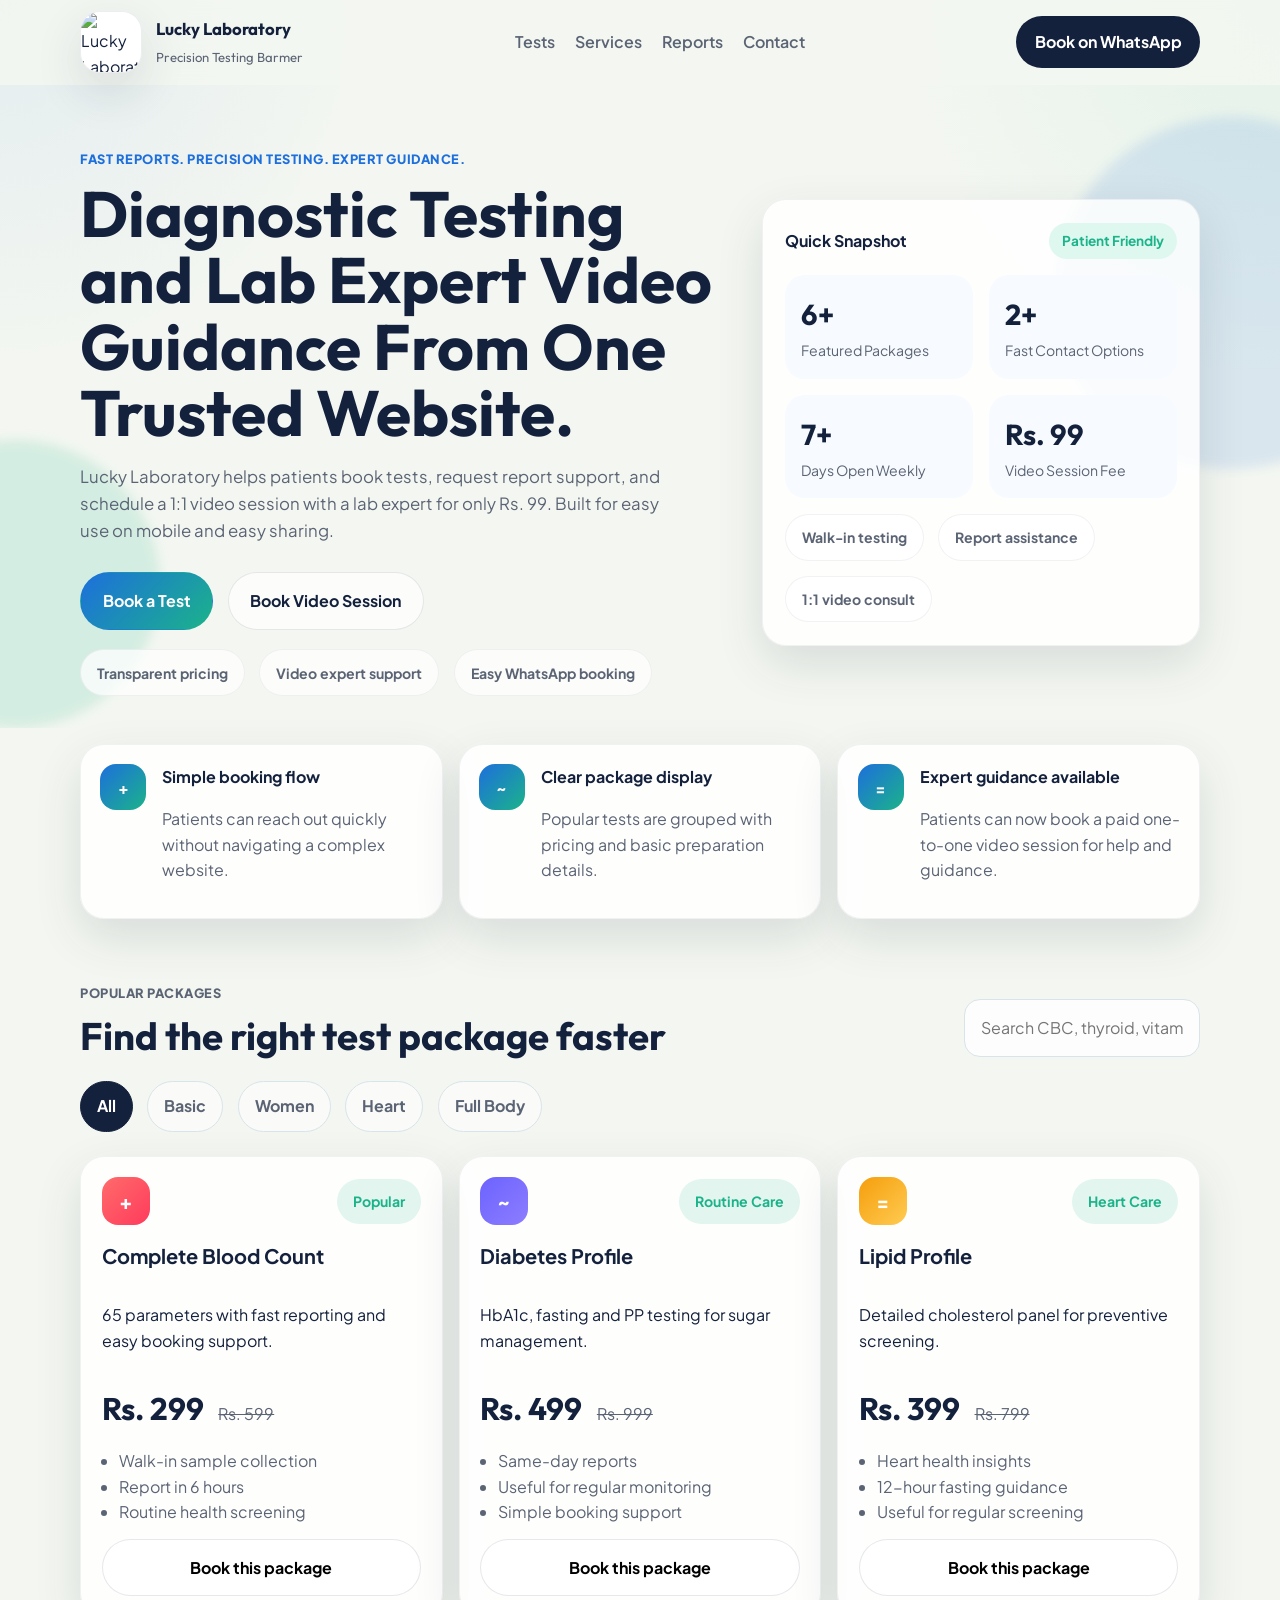
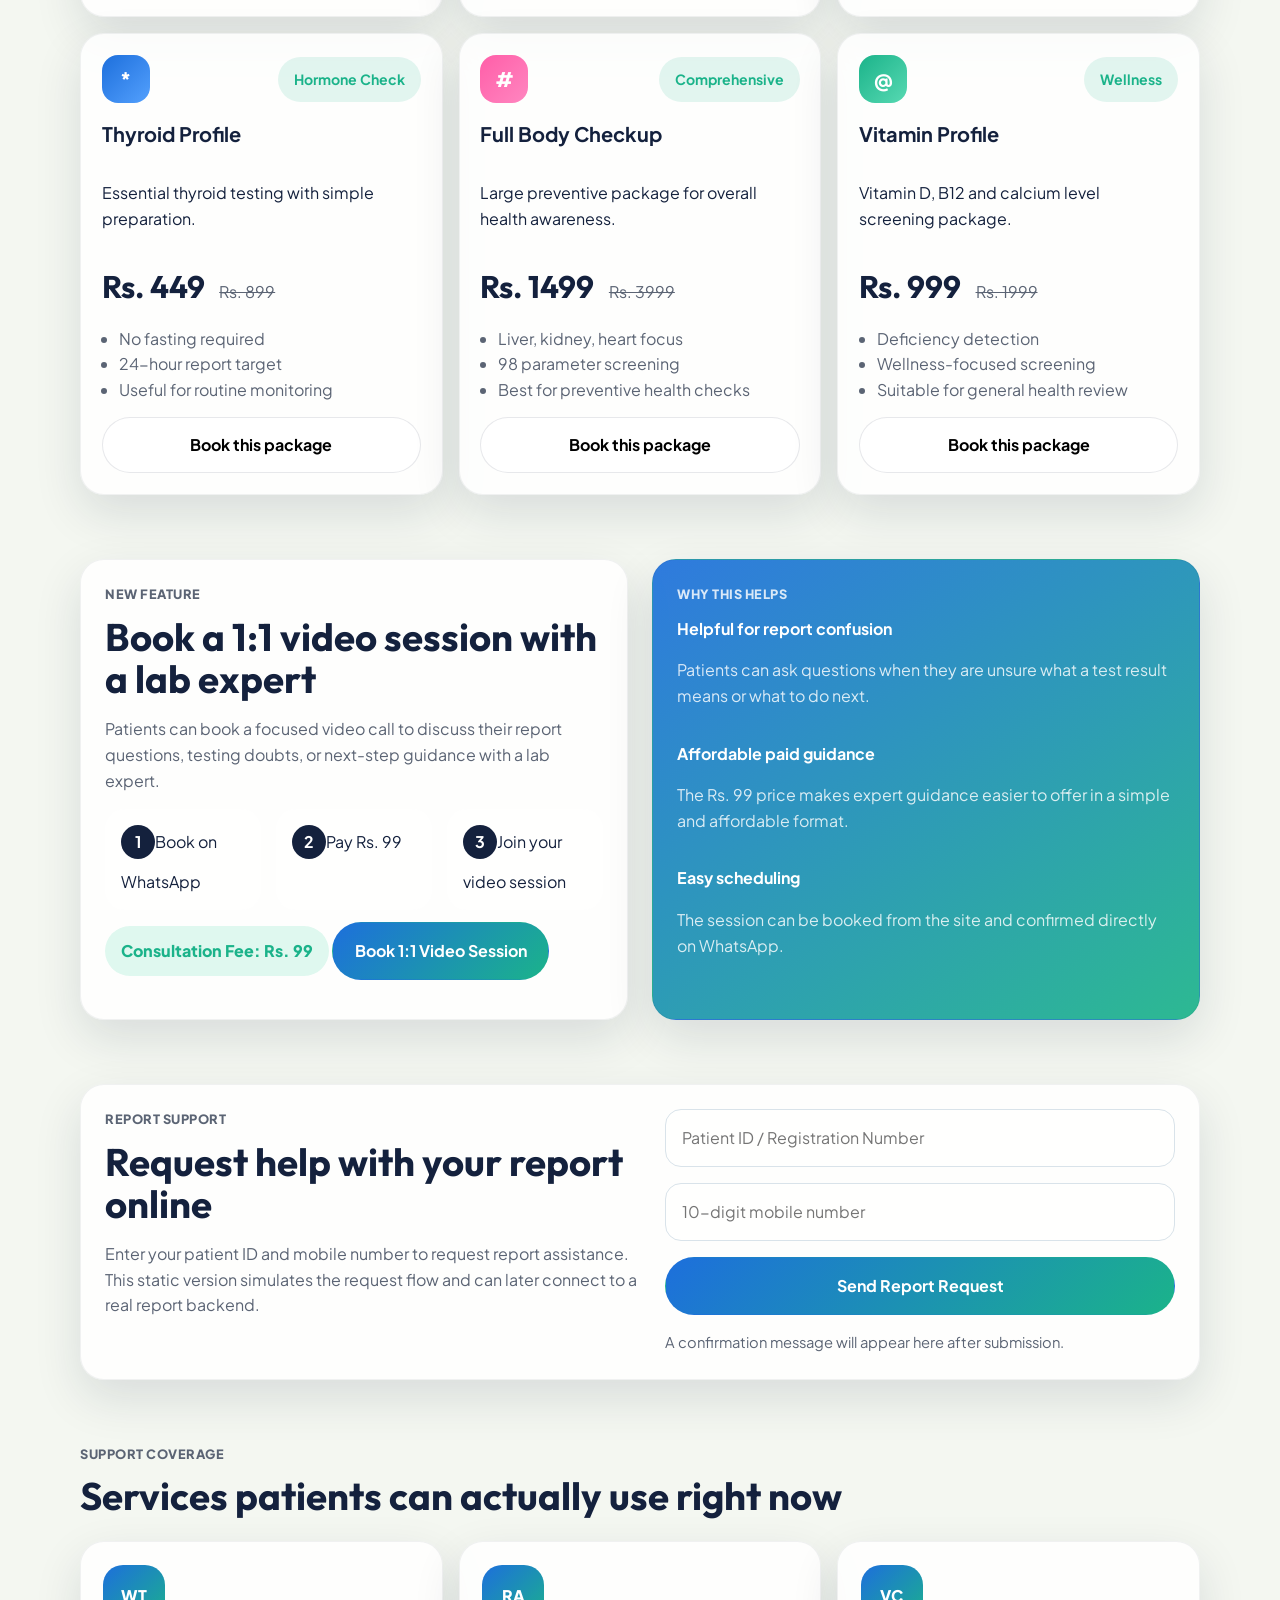
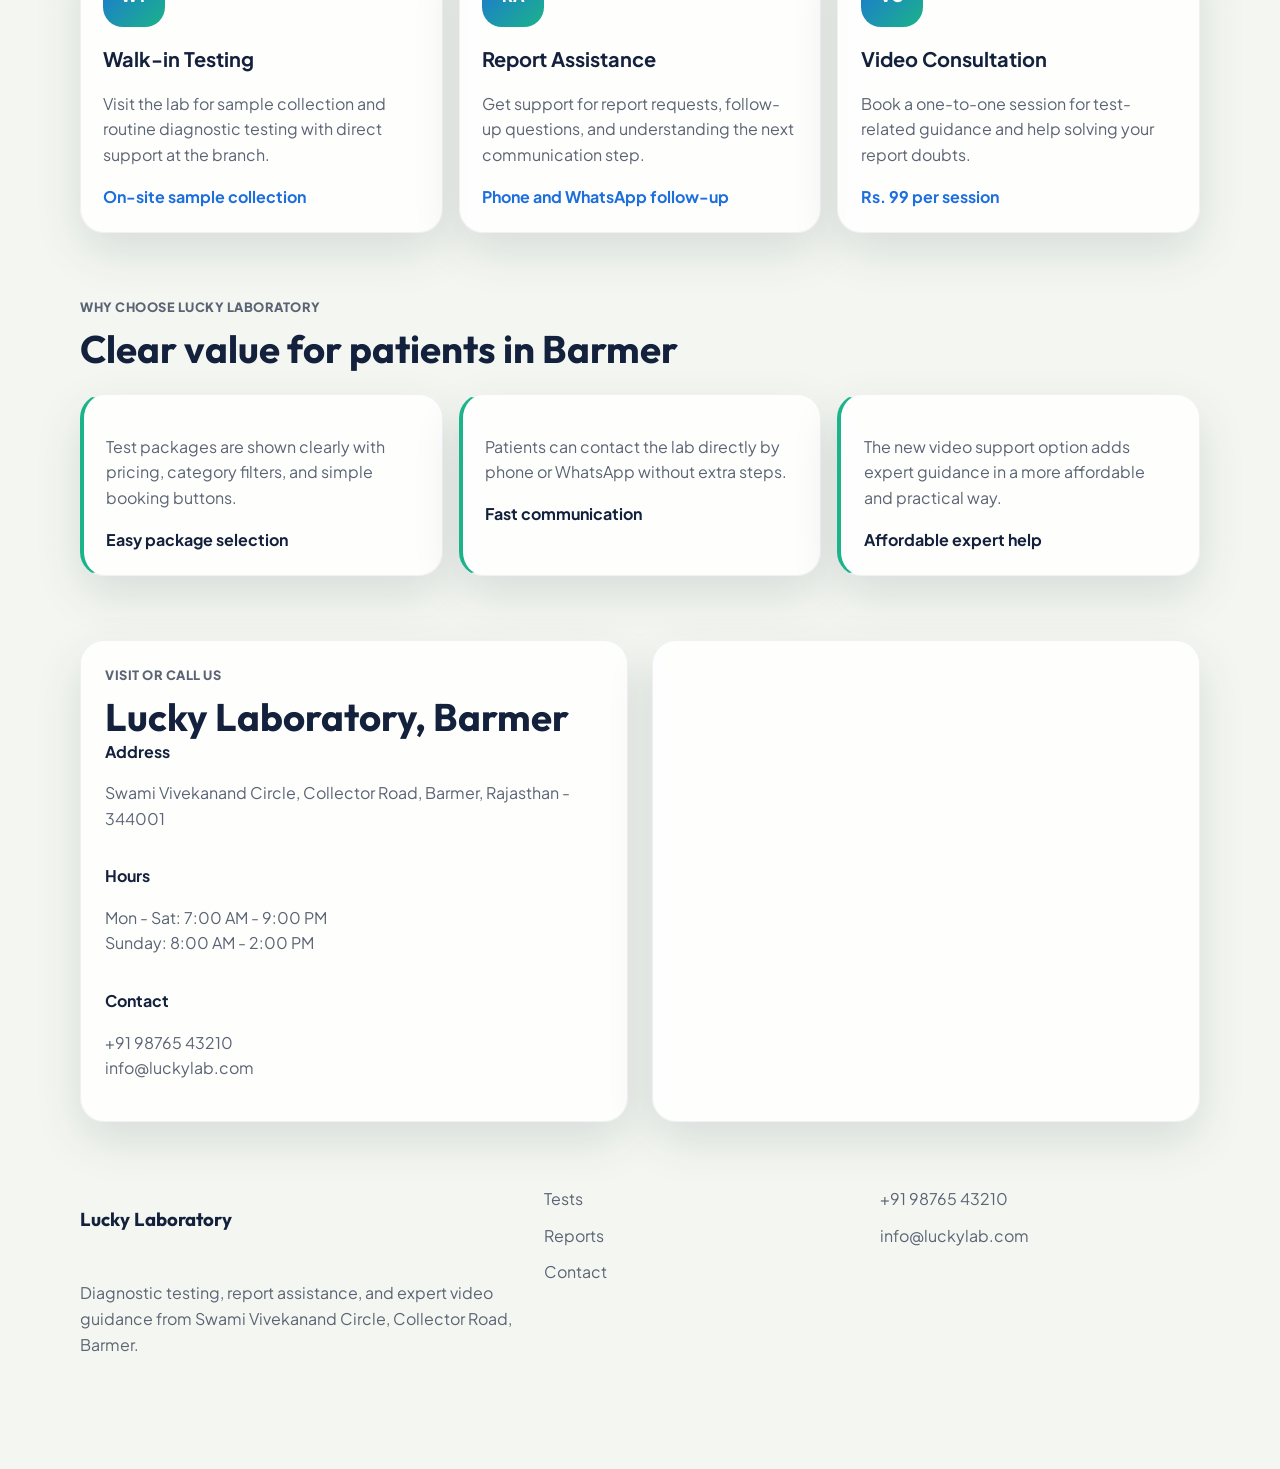
==== commit b44a7aaf: "Update index.html" ====
--- a/index.html
+++ b/index.html
@@ -14,7 +14,7 @@
     <header class="site-header" id="siteHeader">
         <nav class="nav shell">
             <a class="brand" href="#top" aria-label="Lucky Laboratory home">
-                <img class="brand-logo" src="Logo/Gemini_Generated_Image_4ymiiw4ymiiw4ymi.png" alt="Lucky Laboratory logo">
+                <img class="brand-logo" src="Logo/logo.png" alt="Lucky Laboratory logo">
                 <span>
                     <strong>Lucky Laboratory</strong>
                     <small>Precision Testing   Barmer</small>
@@ -408,3 +408,5 @@
 </html>
 
 
+
+
--- a/style.css
+++ b/style.css
@@ -67,7 +67,7 @@
     align-items: center;
     justify-content: space-between;
     gap: 1rem;
-    min-height: 78px;
+    min-height: 84px;
 }
 
 .brand {
@@ -76,17 +76,14 @@
     gap: 0.9rem;
 }
 
-.brand-mark {
-    width: 46px;
-    height: 46px;
-    display: grid;
-    place-items: center;
-    border-radius: 16px;
-    background: linear-gradient(135deg, var(--primary), var(--accent));
-    color: #fff;
-    font-size: 1.5rem;
-    font-weight: 700;
+.brand-logo {
+    width: 62px;
+    height: 62px;
+    object-fit: cover;
+    border-radius: 20px;
+    background: #fff;
     box-shadow: var(--shadow);
+    border: 1px solid rgba(20, 33, 61, 0.08);
 }
 
 .brand strong,
@@ -459,6 +456,16 @@
     gap: 1rem;
 }
 
+.consult-price {
+    margin: 1rem 0 1.2rem;
+    display: inline-flex;
+    padding: 0.75rem 1rem;
+    border-radius: 999px;
+    background: var(--accent-soft);
+    color: var(--accent);
+    font-weight: 800;
+}
+
 .report-box {
     padding: 1.5rem;
     display: grid;
@@ -602,6 +609,7 @@
     .hero { padding-top: 2rem; }
     .shell { width: min(100% - 1.1rem, 1120px); }
     .hero h1 { font-size: 2.5rem; }
+    .brand-logo { width: 54px; height: 54px; }
 
     .hero-card, .stat-pill, .test-card, .service-panel, .report-box, .team-card, .testimonial, .contact-card {
         border-radius: 22px;
